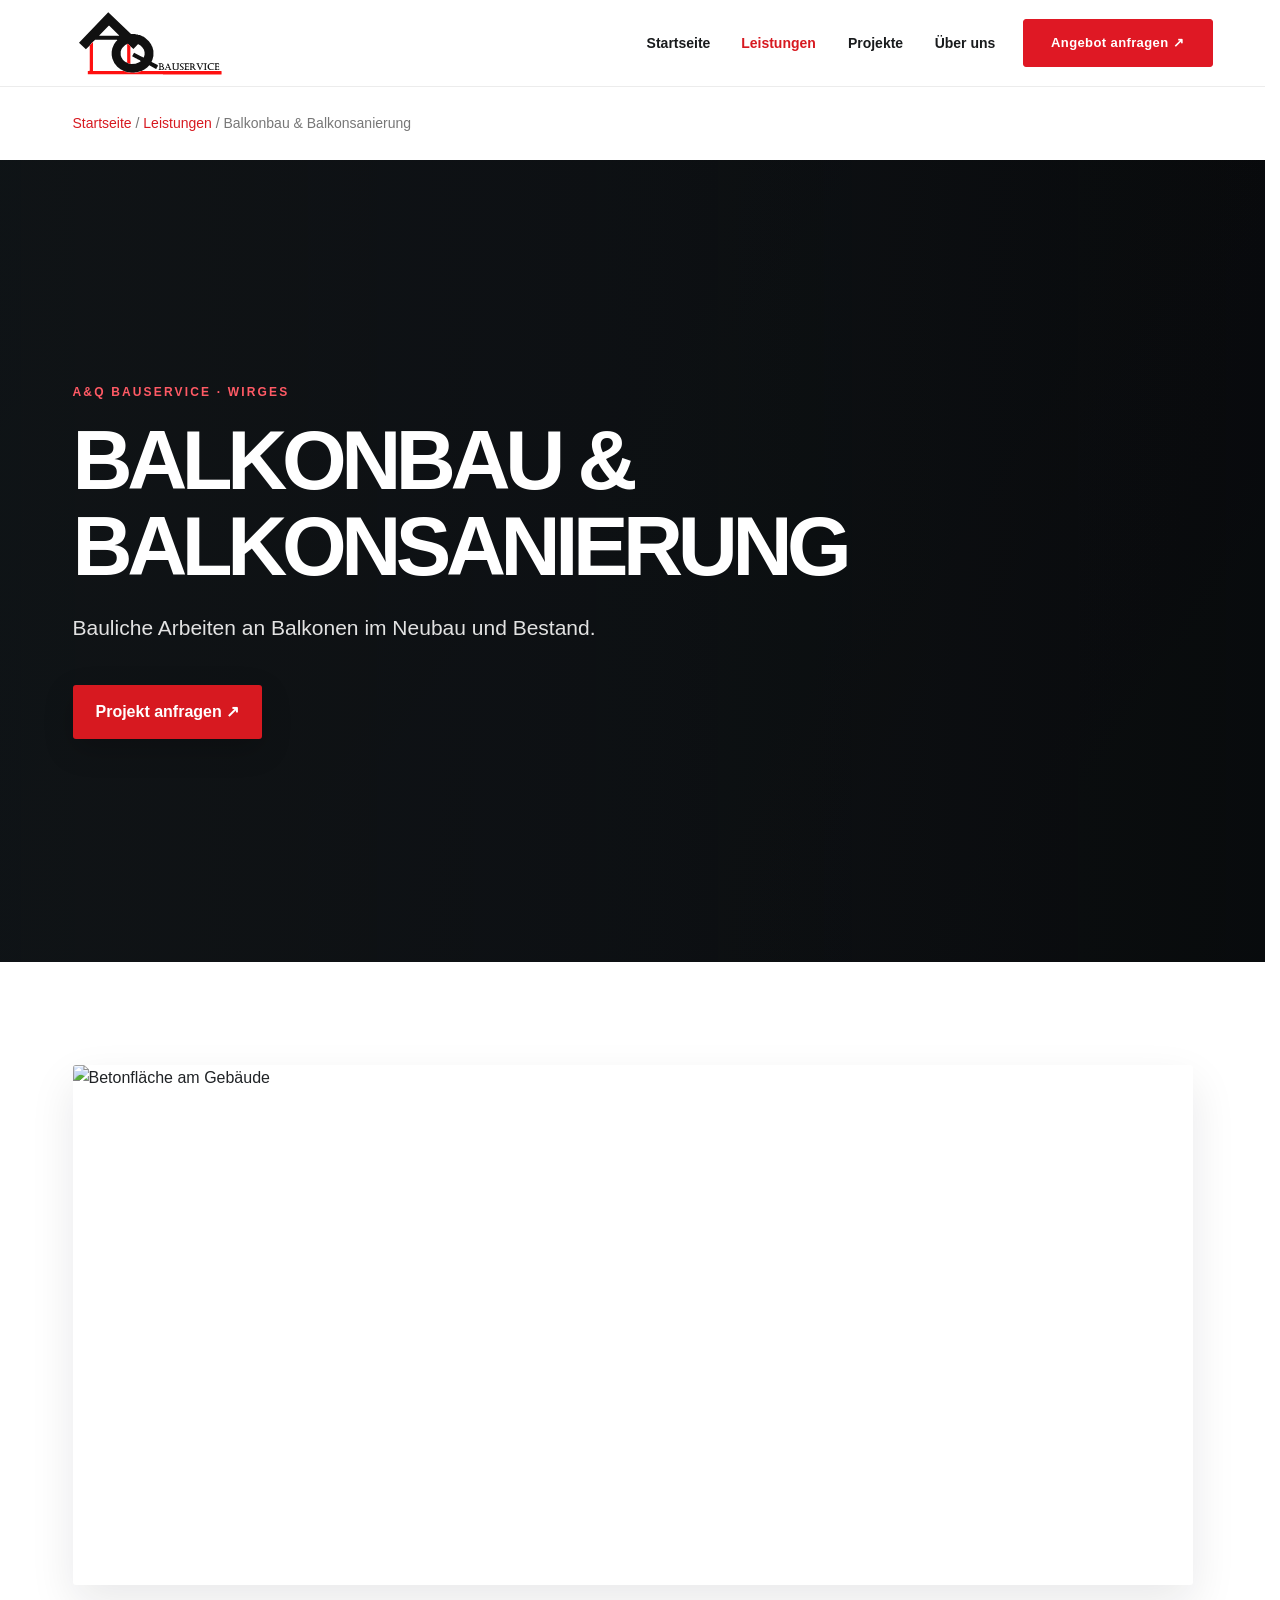
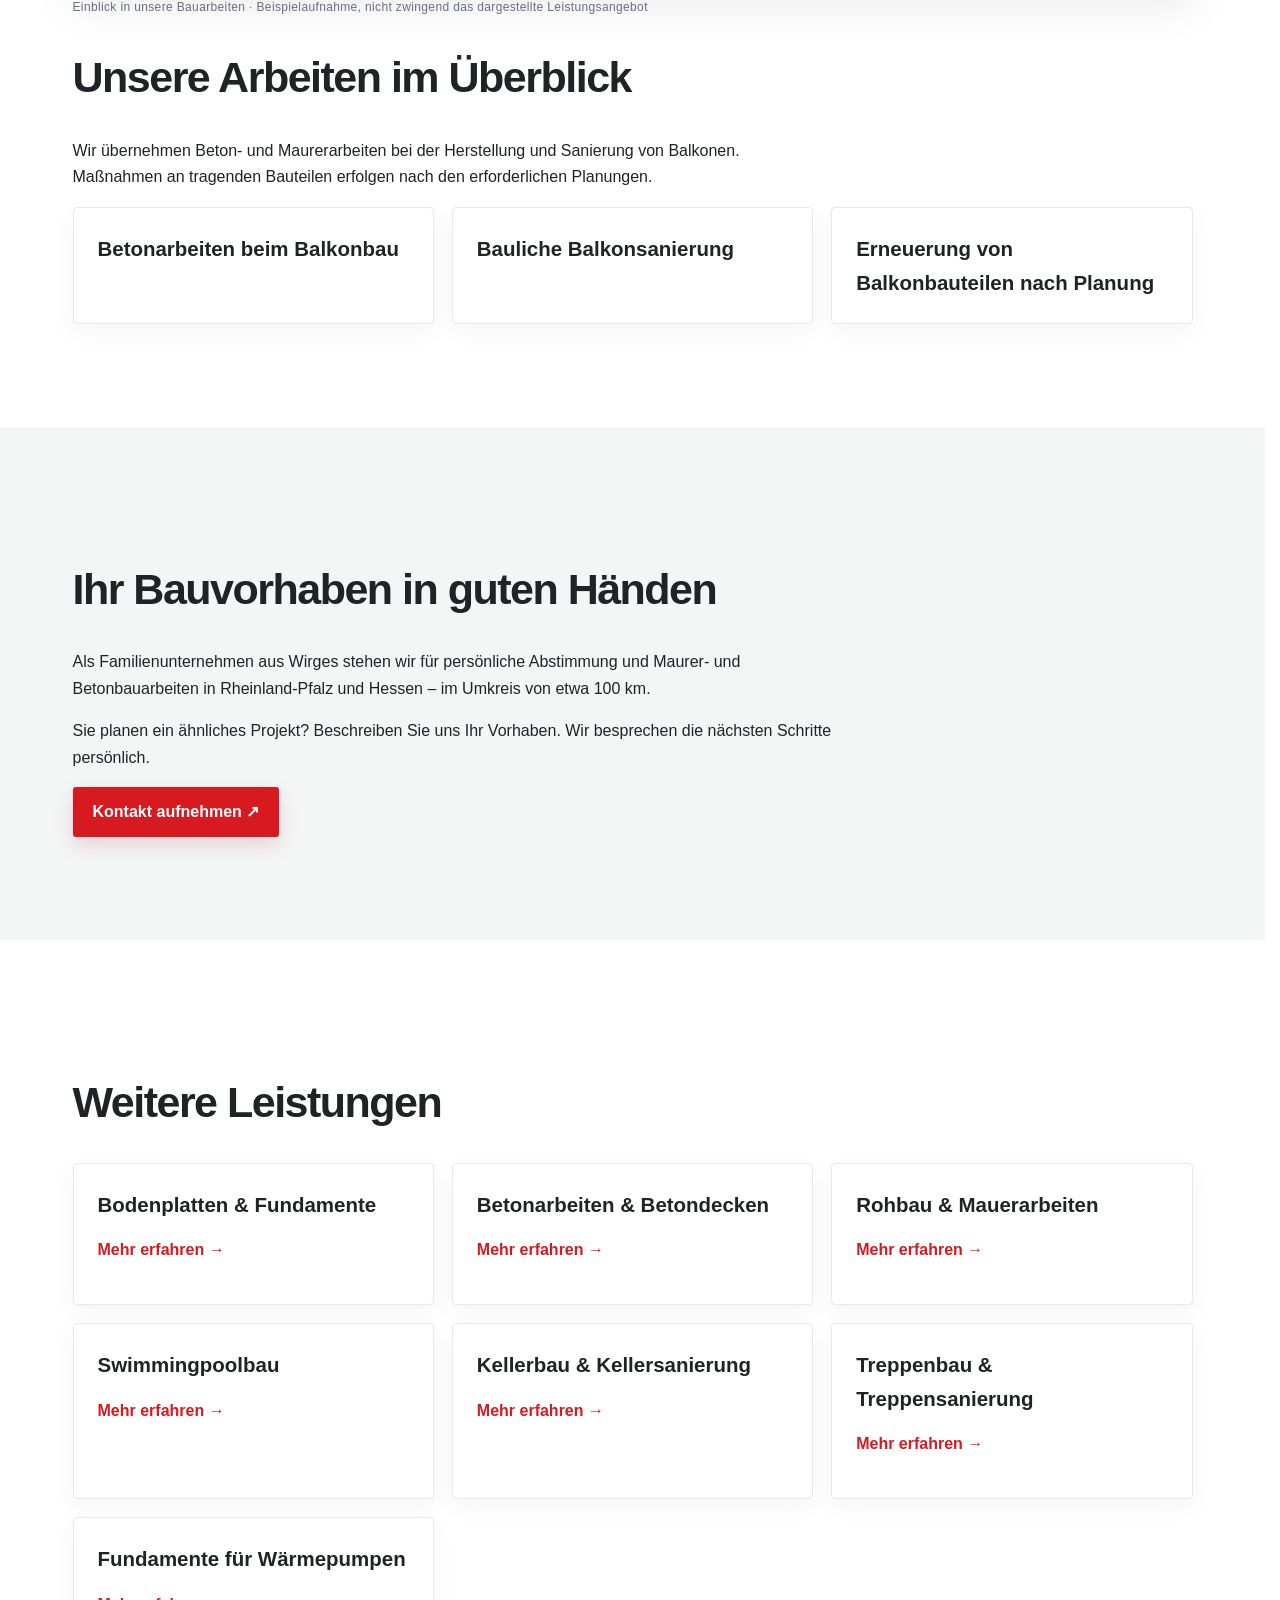
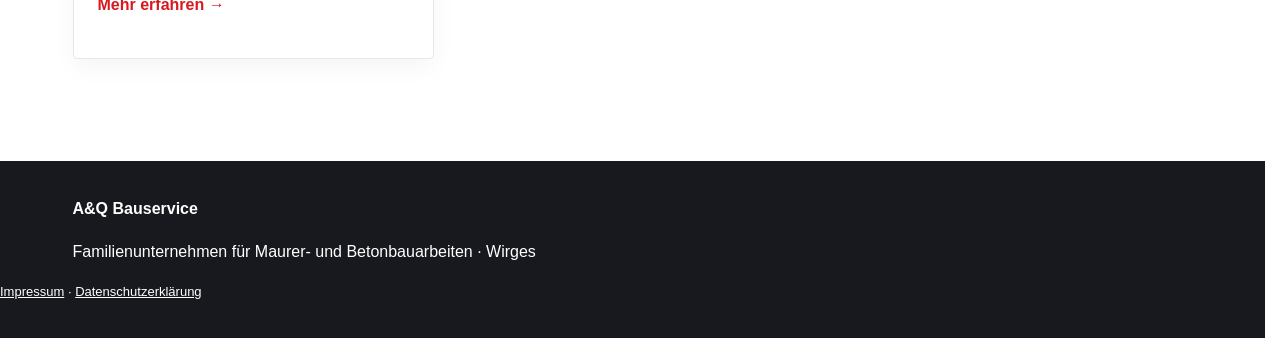
==== balkonbau-sanierung.html @ 2d994f27 "Improve mobile menu and narrow screen usability" ====
<!doctype html><html lang="de"><head><meta charset="utf-8"><meta name="viewport" content="width=device-width, initial-scale=1"><meta name="description" content="Balkonbau &amp; Balkonsanierung bei A&amp;Q Bauservice aus Wirges – Maurer- und Betonbau in Rheinland-Pfalz und Hessen."><title>Balkonbau &amp; Balkonsanierung | A&amp;Q Bauservice</title><style>:root{--red:#d71920;--dark:#191c1f}*{box-sizing:border-box}html{scroll-behavior:smooth}body{margin:0;font-family:Arial,Helvetica,sans-serif;color:#202326;line-height:1.65}a{text-decoration:none;color:inherit}.wrap{max-width:1120px;width:calc(100% - 40px);margin:auto}.top{background:white;position:sticky;top:0;z-index:10;border-bottom:1px solid #eee}.nav{display:flex;align-items:center;justify-content:space-between;gap:20px;min-height:82px}.logo{width:165px;max-height:68px;object-fit:contain}.navlinks{display:flex;gap:20px;align-items:center;flex-wrap:wrap;font-weight:700;font-size:14px}.navlinks a:hover{color:var(--red)}.cta{background:var(--red);color:#fff;padding:12px 20px;border-radius:4px;display:inline-block;font-weight:700}.hero{background:linear-gradient(125deg,#151719,#303338);color:white;padding:95px 0}.eyebrow{text-transform:uppercase;color:#ff6c73;letter-spacing:2px;font-weight:bold;font-size:12px}.hero h1{font-size:clamp(38px,5.5vw,70px);line-height:1.09;max-width:860px;margin:15px 0}.hero p{font-size:19px;color:#e2e2e2;max-width:740px}.section{padding:72px 0}.section.alt{background:#f6f6f4}h2{font-size:clamp(27px,3vw,39px);line-height:1.2}p{max-width:760px}.grid{display:grid;grid-template-columns:repeat(3,1fr);gap:18px}.tile{border:1px solid #e5e5e5;border-radius:6px;padding:24px;background:#fff}.tile strong{display:block;font-size:19px}.tile p{color:#5b6268}.tile a{color:var(--red);font-weight:bold}.foot{background:#17191b;color:white;padding:35px 0}.small{font-size:13px;color:#aaa}.crumb{font-size:14px;color:#777;margin:25px auto}.crumb a{color:var(--red)}@media(max-width:760px){.nav{align-items:flex-start;flex-direction:column;padding:14px 0}.navlinks{gap:13px}.hero{padding:65px 0}.grid{grid-template-columns:1fr}.section{padding:48px 0}}.aq-photo-hero{position:relative;overflow:hidden}.aq-photo-hero:before{content:"";position:absolute;inset:0;background:linear-gradient(90deg,#101417eb 0%,#101417bb 52%,#10141765 100%),url("https://unsplash.com/photos/_CCsW1NL3NE/download?force=true&w=1400") center 45%/cover no-repeat;z-index:0}.aq-photo-hero>.wrap{position:relative;z-index:1}.aq-photo-hero h1{max-width:820px}.aq-feature-photo{display:block;width:100%;max-height:460px;aspect-ratio:16/8;object-fit:cover;border-radius:5px;margin:0 auto 28px}.aq-photo-caption{font-size:12px;color:#69727a;margin:-15px 0 30px}.aq-rating-band{background:#1b2226;color:#fff;padding:48px 0}.aq-rating-band .wrap{display:flex;align-items:center;justify-content:space-between;gap:20px}.aq-rating-band strong{font-size:21px}.aq-rating-band p{margin:5px 0;color:#c7d1d4}.aq-rating-band a{background:#e02633;color:#fff;padding:13px 18px;border-radius:3px;font-weight:800;white-space:nowrap}.aq-tile-photo{display:block;width:calc(100% + 48px);height:165px;object-fit:cover;margin:-24px -24px 20px;border-radius:5px 5px 0 0;transition:transform .3s}.tile:hover .aq-tile-photo{filter:brightness(.92)}@media(max-width:760px){.aq-rating-band .wrap{display:block}.aq-rating-band a{display:inline-block;margin-top:15px}.aq-feature-photo{aspect-ratio:4/3}}
/* Mobile usability pass – October 2026 */
html{overflow-x:clip}body{max-width:100%;overflow-x:clip}img,video,svg{max-width:100%}img{height:auto}a,button,input,textarea,select{touch-action:manipulation}input,textarea,select{max-width:100%;min-width:0}a:focus-visible,button:focus-visible,input:focus-visible,textarea:focus-visible{outline:3px solid #e9283e;outline-offset:3px}
@media(max-width:760px){body{overflow-wrap:break-word}h1,h2,h3{text-wrap:balance}button,a.btn{min-height:44px}input,textarea,select{font-size:16px!important}section{scroll-margin-top:75px}}
@media(max-width:420px){h1,h2,h3{overflow-wrap:break-word}p{overflow-wrap:break-word}}
/* Refined service-page styling */
.hero.aq-photo-hero{position:relative;isolation:isolate;overflow:hidden;min-height:clamp(330px,42vw,520px);display:flex;align-items:center;background-color:#17191e;background-blend-mode:multiply}.hero.aq-photo-hero:after{content:"";position:absolute;inset:0;pointer-events:none;z-index:-1;background:linear-gradient(110deg,rgba(10,12,17,.50),transparent 85%)}.hero.aq-photo-hero .wrap{position:relative;z-index:1}.hero.aq-photo-hero .eyebrow{text-transform:uppercase;letter-spacing:.19em;font-weight:800;color:#ff5a65}.hero.aq-photo-hero h1{font-size:clamp(39px,6vw,75px);line-height:1.04;font-weight:900;text-transform:uppercase;max-width:920px;text-wrap:balance}.hero.aq-photo-hero p{font-size:clamp(16px,1.8vw,20px);max-width:680px}.section{padding:clamp(55px,7vw,95px) 0}.section.alt{background:#f5f5f3}.section h2{font-size:clamp(27px,3.4vw,43px);line-height:1.14;letter-spacing:-.035em}.tile{position:relative;border:1px solid #e8e8e8;border-radius:5px;overflow:hidden;background:#fff;box-shadow:0 8px 25px rgba(20,24,30,.045);transition:transform .25s ease,box-shadow .25s ease,border-color .25s ease}.tile:hover{transform:translateY(-5px);box-shadow:0 20px 38px rgba(20,24,30,.12);border-color:#e6b3b7}.tile strong{font-size:clamp(17px,1.6vw,21px)}.aq-tile-photo,.aq-feature-photo{border-radius:4px}.aq-tile-photo{transition:transform .4s ease}.tile:hover .aq-tile-photo{transform:scale(1.025)}.cta{display:inline-flex;align-items:center;min-height:48px;border-radius:3px;box-shadow:0 8px 20px rgba(170,15,30,.15)}.foot{background:#17191e;color:white}.foot a{color:white!important} .navlinks a{transition:color .2s ease}.navlinks a:hover{color:#d71920}.aq-photo-caption{font-size:13px;color:#74787d}.aq-feature-photo{box-shadow:0 20px 48px rgba(20,24,30,.13)}
@media(max-width:760px){.hero.aq-photo-hero{min-height:340px;padding:70px 0}.hero.aq-photo-hero h1{font-size:clamp(34px,9vw,52px)}.section{padding:55px 0}.grid{gap:16px}.tile:hover{transform:none}}
@media(prefers-reduced-motion:reduce){.tile,.aq-tile-photo{transition:none}}
/* Universal site navigation: same layout on every page */
.top{position:sticky!important;top:0!important;z-index:100!important;background:#fff!important;border-bottom:1px solid #ececec!important}.top .nav{width:min(1160px,calc(100% - 44px))!important;max-width:none!important;margin:0 auto!important;min-height:86px!important;height:86px!important;padding:0!important;display:flex!important;flex-direction:row!important;align-items:center!important;justify-content:space-between!important;gap:20px!important}.top .logo{width:196px!important;min-width:196px!important;max-width:196px!important;height:69px!important;max-height:69px!important;display:flex!important;align-items:center!important;justify-content:center!important;padding:3px!important;background:#fff!important;border-radius:3px!important;flex-shrink:0!important}.top .logo img{display:block!important;width:190px!important;max-width:190px!important;height:63px!important;max-height:63px!important;object-fit:contain!important}.top .links{display:flex!important;flex-direction:row!important;align-items:center!important;gap:clamp(12px,2vw,27px)!important;font-size:14px!important;font-weight:700!important}.top .links>a:not(.btn){color:#191b1d!important}.top .links>a:not(.btn):hover,.top .links>a[aria-current="page"]:not(.btn){color:#d71920!important}.top .links .btn{background:#df1824!important;border:1px solid #df1824!important;color:#fff!important;padding:13px 19px!important;white-space:nowrap!important;border-radius:3px!important;font-size:13px!important;font-weight:800!important;display:inline-flex!important;align-items:center!important;justify-content:center!important;text-decoration:none!important}.top .menu{display:none!important;border:0!important;background:transparent!important;font-size:27px!important;color:#191b1d!important;cursor:pointer!important}
@media(max-width:850px){.top .nav{height:76px!important;min-height:76px!important}.top .logo{width:172px!important;min-width:172px!important;max-width:172px!important;height:62px!important;max-height:62px!important}.top .logo img{width:166px!important;max-width:166px!important;height:56px!important;max-height:56px!important}.top .menu{display:block!important;margin-left:auto!important}.top .links{display:none!important;position:absolute!important;top:76px!important;left:0!important;right:0!important;background:#fff!important;flex-direction:column!important;align-items:stretch!important;gap:0!important;padding:14px 22px 22px!important;box-shadow:0 16px 26px #0002!important}.top .links.open{display:flex!important}.top .links>a{display:block!important;padding:12px 4px!important}.top .links .btn{margin-top:8px!important;text-align:center!important}}
/* Scroll progress bar – consistent with homepage */
#aq-scroll-progress{position:fixed;top:0;left:0;height:3px;width:0;background:#df1824;z-index:1000;pointer-events:none;transition:width .08s linear}.top{transition:box-shadow .3s ease,background .3s ease}.top.aq-scrolled{box-shadow:0 10px 30px #00000012}
/* Pixel-consistent navigation across every page */
html{scrollbar-gutter:stable}.top,.top *{box-sizing:border-box!important}.top{font-family:Arial,Helvetica,sans-serif!important;font-size:14px!important;line-height:1.35!important;letter-spacing:normal!important}.top .nav{font-family:Arial,Helvetica,sans-serif!important;line-height:1.35!important}.top .links{font-family:Arial,Helvetica,sans-serif!important;font-size:14px!important;line-height:20px!important;letter-spacing:0!important}.top .links>a:not(.btn){display:inline-flex!important;align-items:center!important;justify-content:center!important;font-family:Arial,Helvetica,sans-serif!important;font-size:14px!important;font-weight:700!important;line-height:20px!important;letter-spacing:0!important;padding:0!important;margin:0!important;white-space:nowrap!important}.top .links .btn{font-family:Arial,Helvetica,sans-serif!important;font-size:13px!important;font-weight:800!important;line-height:20px!important;letter-spacing:.03em!important;min-height:48px!important;margin:0!important;box-shadow:none!important;transform:none!important}.top .links .btn:hover{transform:none!important}.top .logo,.top .logo img{transform:none!important;transition:none!important}.top .links>a[aria-current="page"]:not(.btn){font-weight:700!important}
@media(max-width:850px){.top .links>a:not(.btn){display:flex!important;justify-content:flex-start!important;padding:12px 4px!important}.top .links .btn{margin-top:8px!important}}
/* Final navbar stability: identical measured geometry on all pages */
.top{height:87px!important;min-height:87px!important;max-height:87px!important;box-shadow:none!important;transition:none!important}.top.aq-scrolled{box-shadow:none!important}.top .nav{width:calc(100% - 44px)!important;max-width:1160px!important;height:86px!important;min-height:86px!important;max-height:86px!important;flex-wrap:nowrap!important}.top .links{gap:24px!important;flex-wrap:nowrap!important;flex-shrink:0!important}.top .links>a:not(.btn){flex-shrink:0!important}.top .links>a[href="index.html"]:not(.btn){width:70px!important}.top .links>a[href="leistungen.html"]:not(.btn){width:82px!important}.top .links>a[href="projekte.html"]:not(.btn){width:64px!important}.top .links>a[href="ueber-uns.html"]:not(.btn){width:67px!important}.top .links .btn{width:190px!important;min-width:190px!important;max-width:190px!important;min-height:48px!important;height:48px!important;flex-shrink:0!important;padding:0 10px!important}.top .logo{width:196px!important;min-width:196px!important;max-width:196px!important;height:69px!important;min-height:69px!important;max-height:69px!important}.top .logo img{width:190px!important;height:63px!important;max-width:190px!important;max-height:63px!important}
@media(max-width:950px){.top .links{gap:13px!important}.top .links .btn{width:175px!important;min-width:175px!important;max-width:175px!important}}
@media(max-width:850px){.top{height:77px!important;min-height:77px!important;max-height:77px!important}.top .nav{height:76px!important;min-height:76px!important;max-height:76px!important}.top .logo{width:172px!important;min-width:172px!important;max-width:172px!important;height:62px!important;min-height:62px!important;max-height:62px!important}.top .logo img{width:166px!important;max-width:166px!important;height:56px!important;max-height:56px!important}.top .links{flex-wrap:nowrap!important;gap:0!important}.top .links>a:not(.btn){width:auto!important}.top .links .btn{width:100%!important;min-width:0!important;max-width:none!important}}

.top .logo img{filter:none!important}

/* Premium service design 2026 */
.aq-photo-hero{min-height:clamp(430px,53vw,620px)!important;display:flex!important;align-items:center!important;isolation:isolate!important;overflow:hidden!important}.aq-photo-hero>.wrap{padding-top:clamp(72px,10vw,130px)!important;padding-bottom:clamp(72px,10vw,130px)!important}.aq-photo-hero h1{font-size:clamp(42px,6.5vw,86px)!important;line-height:1.03!important;letter-spacing:-.065em!important;max-width:970px!important;text-wrap:balance}.aq-photo-hero p{max-width:650px!important;font-size:clamp(17px,1.7vw,21px)!important;line-height:1.7!important}.aq-photo-hero .eyebrow{letter-spacing:.18em!important}.aq-photo-hero .cta{display:inline-flex!important;align-items:center!important;min-height:52px!important;padding:14px 23px!important;margin-top:18px!important;box-shadow:0 10px 30px #0003!important}.section{padding-top:clamp(65px,8vw,115px)!important;padding-bottom:clamp(65px,8vw,115px)!important}.section.alt{background:#f4f5f5!important}.aq-feature-photo{width:100%!important;max-height:520px!important;object-fit:cover!important;object-position:center!important;border-radius:3px!important;box-shadow:0 18px 45px #10161c18!important}.aq-tile-photo{width:100%!important;object-fit:cover!important;transition:transform .55s ease!important}.tile{overflow:hidden!important;border-radius:4px!important;transition:transform .3s ease,box-shadow .3s ease!important}.tile:hover{transform:translateY(-5px)!important;box-shadow:0 18px 38px #11192322!important}.tile:hover .aq-tile-photo{transform:scale(1.045)!important}.aq-photo-caption{font-size:12px!important;letter-spacing:.03em!important;color:#687079!important}.aq-stock-notice{display:block;font-size:12px;letter-spacing:.025em;color:#697079;margin-top:9px}.aq-service-design-divider{height:4px;width:76px;background:#df1824;margin:26px 0}@media(max-width:760px){.aq-photo-hero{min-height:430px!important}.aq-photo-hero h1{font-size:clamp(39px,10vw,59px)!important}.section{padding-top:55px!important;padding-bottom:55px!important}}@media(prefers-reduced-motion:reduce){.tile,.aq-tile-photo{transition:none!important}}
/* Shared mobile usability refinements (does not alter desktop header) */
@media(max-width:850px){.top .menu{min-width:44px!important;min-height:44px!important;display:flex!important;align-items:center!important;justify-content:center!important;touch-action:manipulation}.top .links{max-height:calc(100dvh - 76px)!important;overflow-y:auto!important;overscroll-behavior:contain!important}.top .links>a:not(.btn){min-height:44px!important;display:flex!important;align-items:center!important}.top .links .btn{min-height:48px!important}.top .logo{flex-shrink:0!important}}
@media(max-width:600px){main img:not(.aq-hero-video){max-width:100%}main .wrap,main .container{min-width:0}main h1,main h2,main h3{overflow-wrap:break-word}main .btn,main .cta{max-width:100%;white-space:normal;overflow-wrap:anywhere}main input,main textarea,main select{max-width:100%}}
</style></head><body><header class="top"><nav class="container nav" aria-label="Hauptnavigation"><a class="logo" href="index.html" aria-label="A&Q Bauservice Startseite"><img src="aq-logo-transparent.svg?v=2" width="190" height="63" alt="A&Q Bauservice Logo"></a><button class="menu" id="menu" type="button" aria-controls="links" aria-label="Menü öffnen" aria-expanded="false">☰</button><div class="links" id="links"><a href="index.html">Startseite</a><a href="leistungen.html" aria-current="page" >Leistungen</a><a href="projekte.html">Projekte</a><a href="ueber-uns.html">Über uns</a><a href="kontakt.html" class="btn">Angebot anfragen ↗</a></div></nav></header><div class="wrap crumb"><a href="index.html">Startseite</a> / <a href="leistungen.html">Leistungen</a> / Balkonbau &amp; Balkonsanierung</div><main><section class="hero aq-photo-hero"><div class="wrap"><div class="eyebrow">A&Q Bauservice · Wirges</div><h1>Balkonbau &amp; Balkonsanierung</h1><p>Bauliche Arbeiten an Balkonen im Neubau und Bestand.</p><a class="cta" href="kontakt.html">Projekt anfragen ↗</a></div></section><section class="section"><div class="wrap"><img class="aq-feature-photo" loading="lazy" src="https://unsplash.com/photos/_CCsW1NL3NE/download?force=true&w=1400" alt="Betonfläche am Gebäude"><p class="aq-photo-caption">Einblick in unsere Bauarbeiten · Beispielaufnahme, nicht zwingend das dargestellte Leistungsangebot</p><h2>Unsere Arbeiten im Überblick</h2><p>Wir übernehmen Beton- und Maurerarbeiten bei der Herstellung und Sanierung von Balkonen. Maßnahmen an tragenden Bauteilen erfolgen nach den erforderlichen Planungen.</p><div class="grid"><div class="tile"><strong>Betonarbeiten beim Balkonbau</strong></div><div class="tile"><strong>Bauliche Balkonsanierung</strong></div><div class="tile"><strong>Erneuerung von Balkonbauteilen nach Planung</strong></div></div></div></section><section class="section alt"><div class="wrap"><h2>Ihr Bauvorhaben in guten Händen</h2><p>Als Familienunternehmen aus Wirges stehen wir für persönliche Abstimmung und Maurer- und Betonbauarbeiten in Rheinland-Pfalz und Hessen – im Umkreis von etwa 100 km.</p><p>Sie planen ein ähnliches Projekt? Beschreiben Sie uns Ihr Vorhaben. Wir besprechen die nächsten Schritte persönlich.</p><a class="cta" href="kontakt.html">Kontakt aufnehmen ↗</a></div></section><section class="section"><div class="wrap"><h2>Weitere Leistungen</h2><div class="grid"><div class="tile"><strong>Bodenplatten &amp; Fundamente</strong><p><a href="bodenplatten-fundamente.html">Mehr erfahren →</a></p></div><div class="tile"><strong>Betonarbeiten &amp; Betondecken</strong><p><a href="betonarbeiten-betondecken.html">Mehr erfahren →</a></p></div><div class="tile"><strong>Rohbau &amp; Mauerarbeiten</strong><p><a href="rohbau-mauerarbeiten.html">Mehr erfahren →</a></p></div><div class="tile"><strong>Swimmingpoolbau</strong><p><a href="swimmingpoolbau.html">Mehr erfahren →</a></p></div><div class="tile"><strong>Kellerbau &amp; Kellersanierung</strong><p><a href="kellerbau-kellersanierung.html">Mehr erfahren →</a></p></div><div class="tile"><strong>Treppenbau &amp; Treppensanierung</strong><p><a href="treppenbau-sanierung.html">Mehr erfahren →</a></p></div><div class="tile"><strong>Fundamente für Wärmepumpen</strong><p><a href="waermepumpenfundamente.html">Mehr erfahren →</a></p></div></div></div></section></main><footer class="foot"><div class="wrap"><b>A&Q Bauservice</b><p>Familienunternehmen für Maurer- und Betonbauarbeiten · Wirges</p></div><div style="margin-top:14px;font-size:13px"><a href="impressum.html" style="color:inherit;text-decoration:underline">Impressum</a> · <a href="datenschutz.html" style="color:inherit;text-decoration:underline">Datenschutzerklärung</a></div></footer><script>/* Shared mobile menu for all A&Q pages */(()=>{const menu=document.getElementById('menu'),links=document.getElementById('links');if(!menu||!links||menu.dataset.aqBound)return;menu.dataset.aqBound='1';menu.addEventListener('click',()=>{const open=links.classList.toggle('open');menu.setAttribute('aria-expanded',String(open));menu.textContent=open?'✕':'☰'});links.querySelectorAll('a').forEach(a=>a.addEventListener('click',()=>{links.classList.remove('open');menu.setAttribute('aria-expanded','false');menu.textContent='☰'}))})();</script><script>/* A&Q universal scroll progress */(()=>{if(document.getElementById('aq-scroll-progress'))return;const bar=document.createElement('div');bar.id='aq-scroll-progress';bar.setAttribute('aria-hidden','true');document.body.appendChild(bar);const header=document.querySelector('.top');let scheduled=false;function update(){const max=Math.max(0,document.documentElement.scrollHeight-window.innerHeight);const pct=max>0?Math.max(0,Math.min(100,window.scrollY/max*100)):100;bar.style.width=pct+'%';header?.classList.toggle('aq-scrolled',window.scrollY>16);scheduled=false}function queue(){if(!scheduled){scheduled=true;requestAnimationFrame(update)}}window.addEventListener('scroll',queue,{passive:true});window.addEventListener('resize',queue,{passive:true});window.addEventListener('load',queue,{once:true});update()})();</script></body></html>
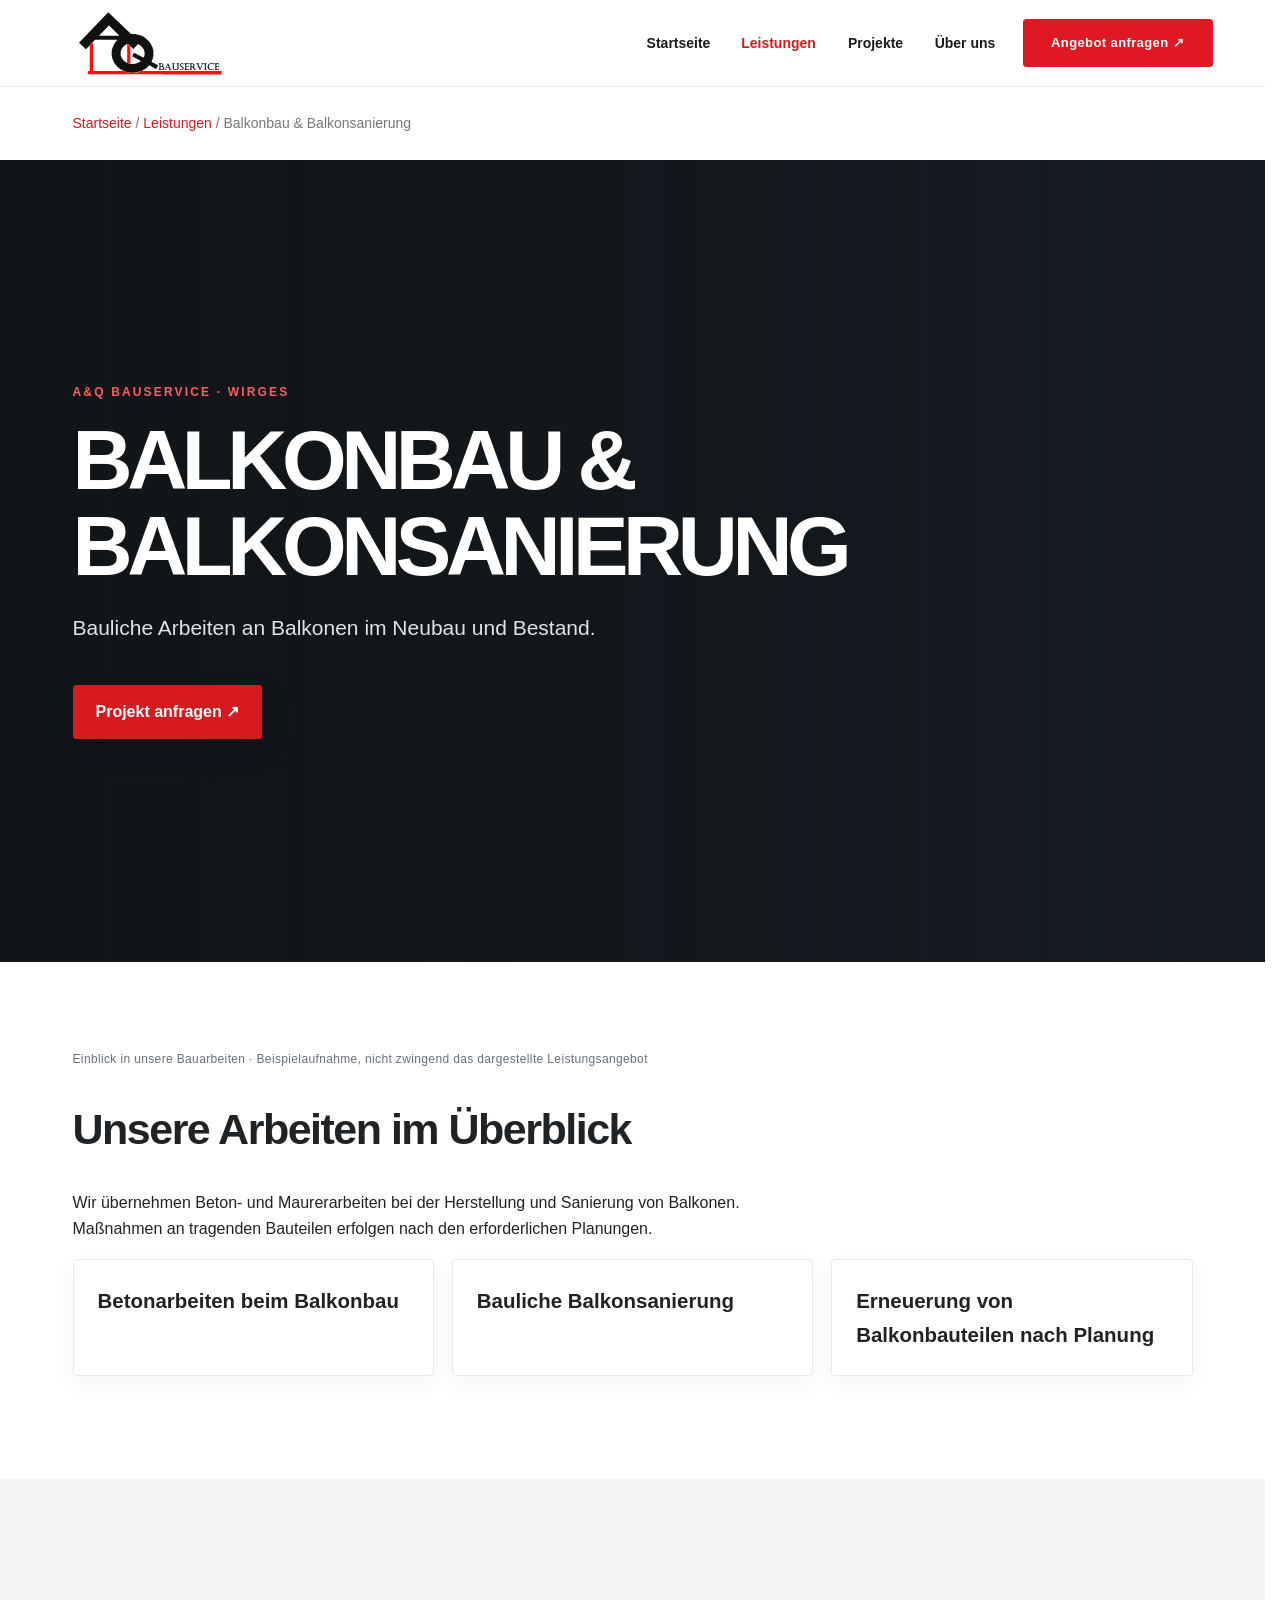
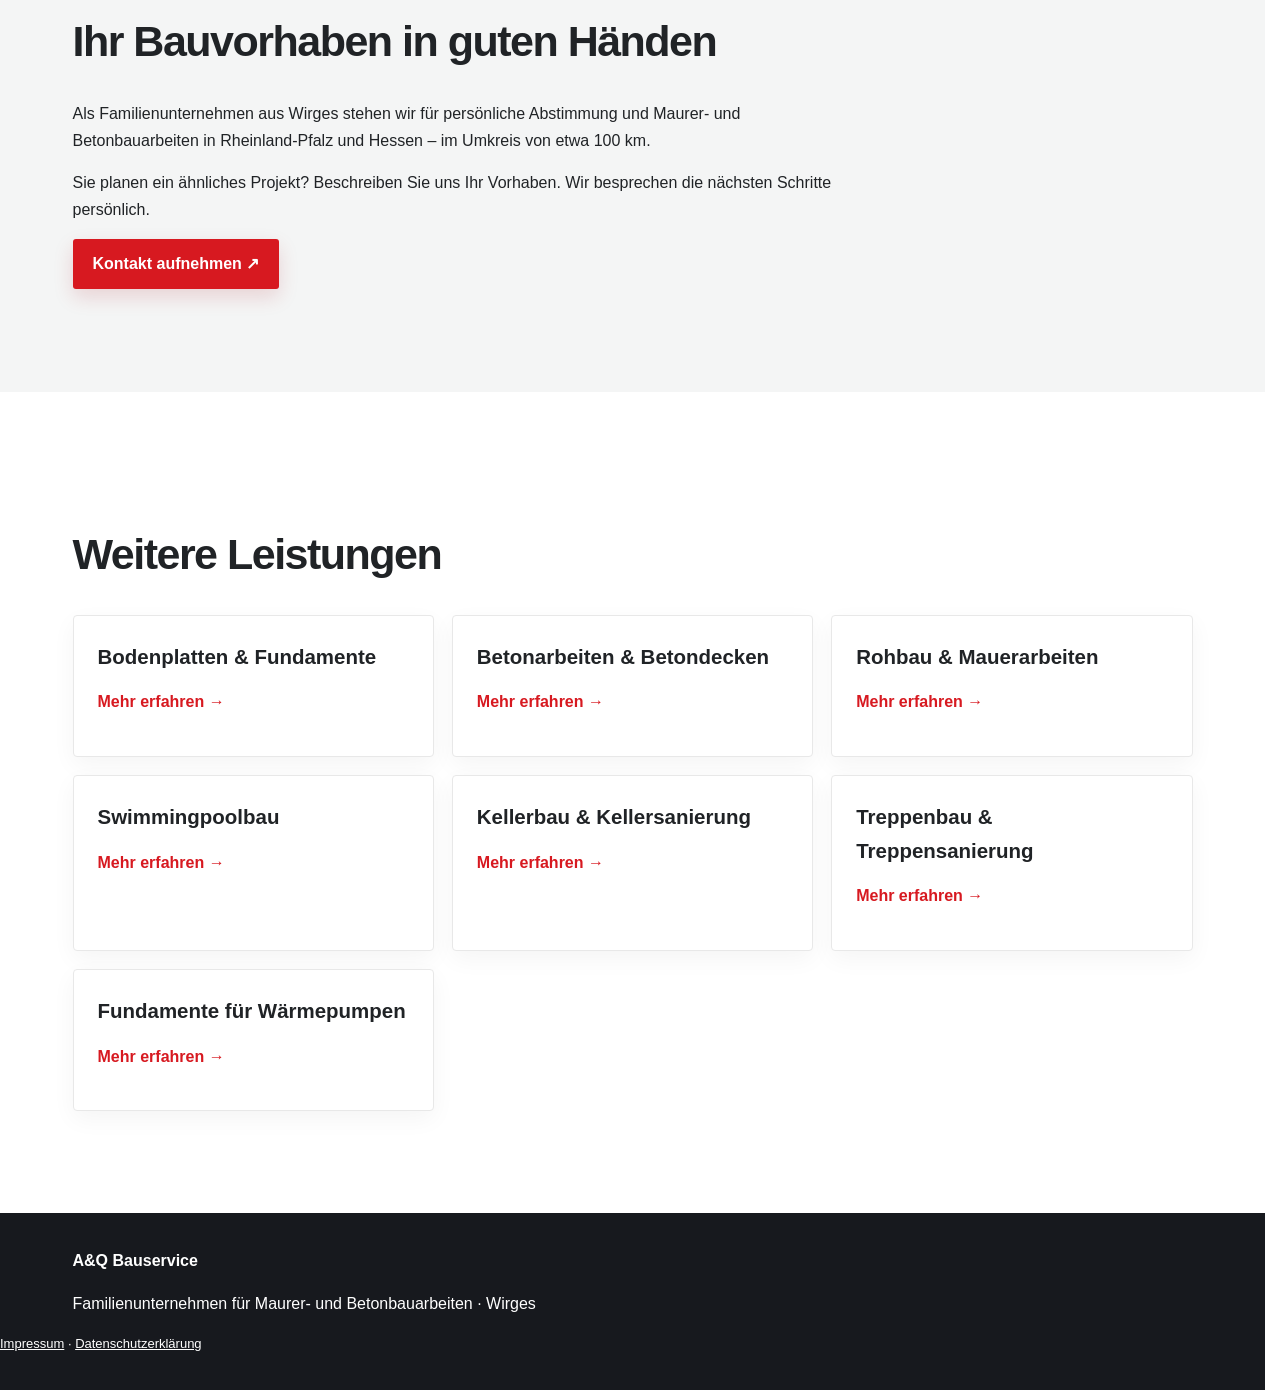
==== commit 800b68a9: "Add graceful fallback for external service photos and refine stair photo" ====
--- a/balkonbau-sanierung.html
+++ b/balkonbau-sanierung.html
@@ -27,4 +27,7 @@
 /* Shared mobile usability refinements (does not alter desktop header) */
 @media(max-width:850px){.top .menu{min-width:44px!important;min-height:44px!important;display:flex!important;align-items:center!important;justify-content:center!important;touch-action:manipulation}.top .links{max-height:calc(100dvh - 76px)!important;overflow-y:auto!important;overscroll-behavior:contain!important}.top .links>a:not(.btn){min-height:44px!important;display:flex!important;align-items:center!important}.top .links .btn{min-height:48px!important}.top .logo{flex-shrink:0!important}}
 @media(max-width:600px){main img:not(.aq-hero-video){max-width:100%}main .wrap,main .container{min-width:0}main h1,main h2,main h3{overflow-wrap:break-word}main .btn,main .cta{max-width:100%;white-space:normal;overflow-wrap:anywhere}main input,main textarea,main select{max-width:100%}}
-</style></head><body><header class="top"><nav class="container nav" aria-label="Hauptnavigation"><a class="logo" href="index.html" aria-label="A&Q Bauservice Startseite"><img src="aq-logo-transparent.svg?v=2" width="190" height="63" alt="A&Q Bauservice Logo"></a><button class="menu" id="menu" type="button" aria-controls="links" aria-label="Menü öffnen" aria-expanded="false">☰</button><div class="links" id="links"><a href="index.html">Startseite</a><a href="leistungen.html" aria-current="page" >Leistungen</a><a href="projekte.html">Projekte</a><a href="ueber-uns.html">Über uns</a><a href="kontakt.html" class="btn">Angebot anfragen ↗</a></div></nav></header><div class="wrap crumb"><a href="index.html">Startseite</a> / <a href="leistungen.html">Leistungen</a> / Balkonbau &amp; Balkonsanierung</div><main><section class="hero aq-photo-hero"><div class="wrap"><div class="eyebrow">A&Q Bauservice · Wirges</div><h1>Balkonbau &amp; Balkonsanierung</h1><p>Bauliche Arbeiten an Balkonen im Neubau und Bestand.</p><a class="cta" href="kontakt.html">Projekt anfragen ↗</a></div></section><section class="section"><div class="wrap"><img class="aq-feature-photo" loading="lazy" src="https://unsplash.com/photos/_CCsW1NL3NE/download?force=true&w=1400" alt="Betonfläche am Gebäude"><p class="aq-photo-caption">Einblick in unsere Bauarbeiten · Beispielaufnahme, nicht zwingend das dargestellte Leistungsangebot</p><h2>Unsere Arbeiten im Überblick</h2><p>Wir übernehmen Beton- und Maurerarbeiten bei der Herstellung und Sanierung von Balkonen. Maßnahmen an tragenden Bauteilen erfolgen nach den erforderlichen Planungen.</p><div class="grid"><div class="tile"><strong>Betonarbeiten beim Balkonbau</strong></div><div class="tile"><strong>Bauliche Balkonsanierung</strong></div><div class="tile"><strong>Erneuerung von Balkonbauteilen nach Planung</strong></div></div></div></section><section class="section alt"><div class="wrap"><h2>Ihr Bauvorhaben in guten Händen</h2><p>Als Familienunternehmen aus Wirges stehen wir für persönliche Abstimmung und Maurer- und Betonbauarbeiten in Rheinland-Pfalz und Hessen – im Umkreis von etwa 100 km.</p><p>Sie planen ein ähnliches Projekt? Beschreiben Sie uns Ihr Vorhaben. Wir besprechen die nächsten Schritte persönlich.</p><a class="cta" href="kontakt.html">Kontakt aufnehmen ↗</a></div></section><section class="section"><div class="wrap"><h2>Weitere Leistungen</h2><div class="grid"><div class="tile"><strong>Bodenplatten &amp; Fundamente</strong><p><a href="bodenplatten-fundamente.html">Mehr erfahren →</a></p></div><div class="tile"><strong>Betonarbeiten &amp; Betondecken</strong><p><a href="betonarbeiten-betondecken.html">Mehr erfahren →</a></p></div><div class="tile"><strong>Rohbau &amp; Mauerarbeiten</strong><p><a href="rohbau-mauerarbeiten.html">Mehr erfahren →</a></p></div><div class="tile"><strong>Swimmingpoolbau</strong><p><a href="swimmingpoolbau.html">Mehr erfahren →</a></p></div><div class="tile"><strong>Kellerbau &amp; Kellersanierung</strong><p><a href="kellerbau-kellersanierung.html">Mehr erfahren →</a></p></div><div class="tile"><strong>Treppenbau &amp; Treppensanierung</strong><p><a href="treppenbau-sanierung.html">Mehr erfahren →</a></p></div><div class="tile"><strong>Fundamente für Wärmepumpen</strong><p><a href="waermepumpenfundamente.html">Mehr erfahren →</a></p></div></div></div></section></main><footer class="foot"><div class="wrap"><b>A&Q Bauservice</b><p>Familienunternehmen für Maurer- und Betonbauarbeiten · Wirges</p></div><div style="margin-top:14px;font-size:13px"><a href="impressum.html" style="color:inherit;text-decoration:underline">Impressum</a> · <a href="datenschutz.html" style="color:inherit;text-decoration:underline">Datenschutzerklärung</a></div></footer><script>/* Shared mobile menu for all A&Q pages */(()=>{const menu=document.getElementById('menu'),links=document.getElementById('links');if(!menu||!links||menu.dataset.aqBound)return;menu.dataset.aqBound='1';menu.addEventListener('click',()=>{const open=links.classList.toggle('open');menu.setAttribute('aria-expanded',String(open));menu.textContent=open?'✕':'☰'});links.querySelectorAll('a').forEach(a=>a.addEventListener('click',()=>{links.classList.remove('open');menu.setAttribute('aria-expanded','false');menu.textContent='☰'}))})();</script><script>/* A&Q universal scroll progress */(()=>{if(document.getElementById('aq-scroll-progress'))return;const bar=document.createElement('div');bar.id='aq-scroll-progress';bar.setAttribute('aria-hidden','true');document.body.appendChild(bar);const header=document.querySelector('.top');let scheduled=false;function update(){const max=Math.max(0,document.documentElement.scrollHeight-window.innerHeight);const pct=max>0?Math.max(0,Math.min(100,window.scrollY/max*100)):100;bar.style.width=pct+'%';header?.classList.toggle('aq-scrolled',window.scrollY>16);scheduled=false}function queue(){if(!scheduled){scheduled=true;requestAnimationFrame(update)}}window.addEventListener('scroll',queue,{passive:true});window.addEventListener('resize',queue,{passive:true});window.addEventListener('load',queue,{once:true});update()})();</script></body></html>+
+/* Resilient service images: branded placeholder if remote photography fails */
+.aq-tile-photo,.aq-feature-photo,.aq-service-photo img{background:linear-gradient(135deg,#202a30 0%,#3b4449 60%,#b82732 100%);color:transparent}.aq-photo-hero{background-color:#182128!important}.aq-photo-hero:before{background-color:#182128!important}.aq-tile-photo[hidden],.aq-feature-photo[hidden],.aq-service-photo img[hidden]{display:none!important}.tile:has(>.aq-tile-photo[hidden]):before{content:"A&Q  /  BAUSERVICE";display:flex;align-items:center;justify-content:center;height:165px;margin:-24px -24px 20px;background:linear-gradient(135deg,#1d252b,#424b50);color:#fff;font-weight:800;letter-spacing:.16em;font-size:13px}.aq-service-photo:has(img[hidden]){background:linear-gradient(135deg,#1d252b,#424b50)!important}
+</style></head><body><header class="top"><nav class="container nav" aria-label="Hauptnavigation"><a class="logo" href="index.html" aria-label="A&Q Bauservice Startseite"><img src="aq-logo-transparent.svg?v=2" width="190" height="63" alt="A&Q Bauservice Logo"></a><button class="menu" id="menu" type="button" aria-controls="links" aria-label="Menü öffnen" aria-expanded="false">☰</button><div class="links" id="links"><a href="index.html">Startseite</a><a href="leistungen.html" aria-current="page" >Leistungen</a><a href="projekte.html">Projekte</a><a href="ueber-uns.html">Über uns</a><a href="kontakt.html" class="btn">Angebot anfragen ↗</a></div></nav></header><div class="wrap crumb"><a href="index.html">Startseite</a> / <a href="leistungen.html">Leistungen</a> / Balkonbau &amp; Balkonsanierung</div><main><section class="hero aq-photo-hero"><div class="wrap"><div class="eyebrow">A&Q Bauservice · Wirges</div><h1>Balkonbau &amp; Balkonsanierung</h1><p>Bauliche Arbeiten an Balkonen im Neubau und Bestand.</p><a class="cta" href="kontakt.html">Projekt anfragen ↗</a></div></section><section class="section"><div class="wrap"><img class="aq-feature-photo" loading="lazy" src="https://unsplash.com/photos/_CCsW1NL3NE/download?force=true&w=1400" alt="Betonfläche am Gebäude"><p class="aq-photo-caption">Einblick in unsere Bauarbeiten · Beispielaufnahme, nicht zwingend das dargestellte Leistungsangebot</p><h2>Unsere Arbeiten im Überblick</h2><p>Wir übernehmen Beton- und Maurerarbeiten bei der Herstellung und Sanierung von Balkonen. Maßnahmen an tragenden Bauteilen erfolgen nach den erforderlichen Planungen.</p><div class="grid"><div class="tile"><strong>Betonarbeiten beim Balkonbau</strong></div><div class="tile"><strong>Bauliche Balkonsanierung</strong></div><div class="tile"><strong>Erneuerung von Balkonbauteilen nach Planung</strong></div></div></div></section><section class="section alt"><div class="wrap"><h2>Ihr Bauvorhaben in guten Händen</h2><p>Als Familienunternehmen aus Wirges stehen wir für persönliche Abstimmung und Maurer- und Betonbauarbeiten in Rheinland-Pfalz und Hessen – im Umkreis von etwa 100 km.</p><p>Sie planen ein ähnliches Projekt? Beschreiben Sie uns Ihr Vorhaben. Wir besprechen die nächsten Schritte persönlich.</p><a class="cta" href="kontakt.html">Kontakt aufnehmen ↗</a></div></section><section class="section"><div class="wrap"><h2>Weitere Leistungen</h2><div class="grid"><div class="tile"><strong>Bodenplatten &amp; Fundamente</strong><p><a href="bodenplatten-fundamente.html">Mehr erfahren →</a></p></div><div class="tile"><strong>Betonarbeiten &amp; Betondecken</strong><p><a href="betonarbeiten-betondecken.html">Mehr erfahren →</a></p></div><div class="tile"><strong>Rohbau &amp; Mauerarbeiten</strong><p><a href="rohbau-mauerarbeiten.html">Mehr erfahren →</a></p></div><div class="tile"><strong>Swimmingpoolbau</strong><p><a href="swimmingpoolbau.html">Mehr erfahren →</a></p></div><div class="tile"><strong>Kellerbau &amp; Kellersanierung</strong><p><a href="kellerbau-kellersanierung.html">Mehr erfahren →</a></p></div><div class="tile"><strong>Treppenbau &amp; Treppensanierung</strong><p><a href="treppenbau-sanierung.html">Mehr erfahren →</a></p></div><div class="tile"><strong>Fundamente für Wärmepumpen</strong><p><a href="waermepumpenfundamente.html">Mehr erfahren →</a></p></div></div></div></section></main><footer class="foot"><div class="wrap"><b>A&Q Bauservice</b><p>Familienunternehmen für Maurer- und Betonbauarbeiten · Wirges</p></div><div style="margin-top:14px;font-size:13px"><a href="impressum.html" style="color:inherit;text-decoration:underline">Impressum</a> · <a href="datenschutz.html" style="color:inherit;text-decoration:underline">Datenschutzerklärung</a></div></footer><script>/* Shared mobile menu for all A&Q pages */(()=>{const menu=document.getElementById('menu'),links=document.getElementById('links');if(!menu||!links||menu.dataset.aqBound)return;menu.dataset.aqBound='1';menu.addEventListener('click',()=>{const open=links.classList.toggle('open');menu.setAttribute('aria-expanded',String(open));menu.textContent=open?'✕':'☰'});links.querySelectorAll('a').forEach(a=>a.addEventListener('click',()=>{links.classList.remove('open');menu.setAttribute('aria-expanded','false');menu.textContent='☰'}))})();</script><script>/* A&Q universal scroll progress */(()=>{if(document.getElementById('aq-scroll-progress'))return;const bar=document.createElement('div');bar.id='aq-scroll-progress';bar.setAttribute('aria-hidden','true');document.body.appendChild(bar);const header=document.querySelector('.top');let scheduled=false;function update(){const max=Math.max(0,document.documentElement.scrollHeight-window.innerHeight);const pct=max>0?Math.max(0,Math.min(100,window.scrollY/max*100)):100;bar.style.width=pct+'%';header?.classList.toggle('aq-scrolled',window.scrollY>16);scheduled=false}function queue(){if(!scheduled){scheduled=true;requestAnimationFrame(update)}}window.addEventListener('scroll',queue,{passive:true});window.addEventListener('resize',queue,{passive:true});window.addEventListener('load',queue,{once:true});update()})();</script><script>/* Hide failed remote illustration without affecting the logo. */document.querySelectorAll('img.aq-tile-photo,img.aq-feature-photo,.aq-service-photo img').forEach(img=>{function failed(){img.hidden=true;img.setAttribute('data-image-unavailable','true')}img.addEventListener('error',failed,{once:true});if(img.complete&&img.naturalWidth===0)failed()});</script></body></html>
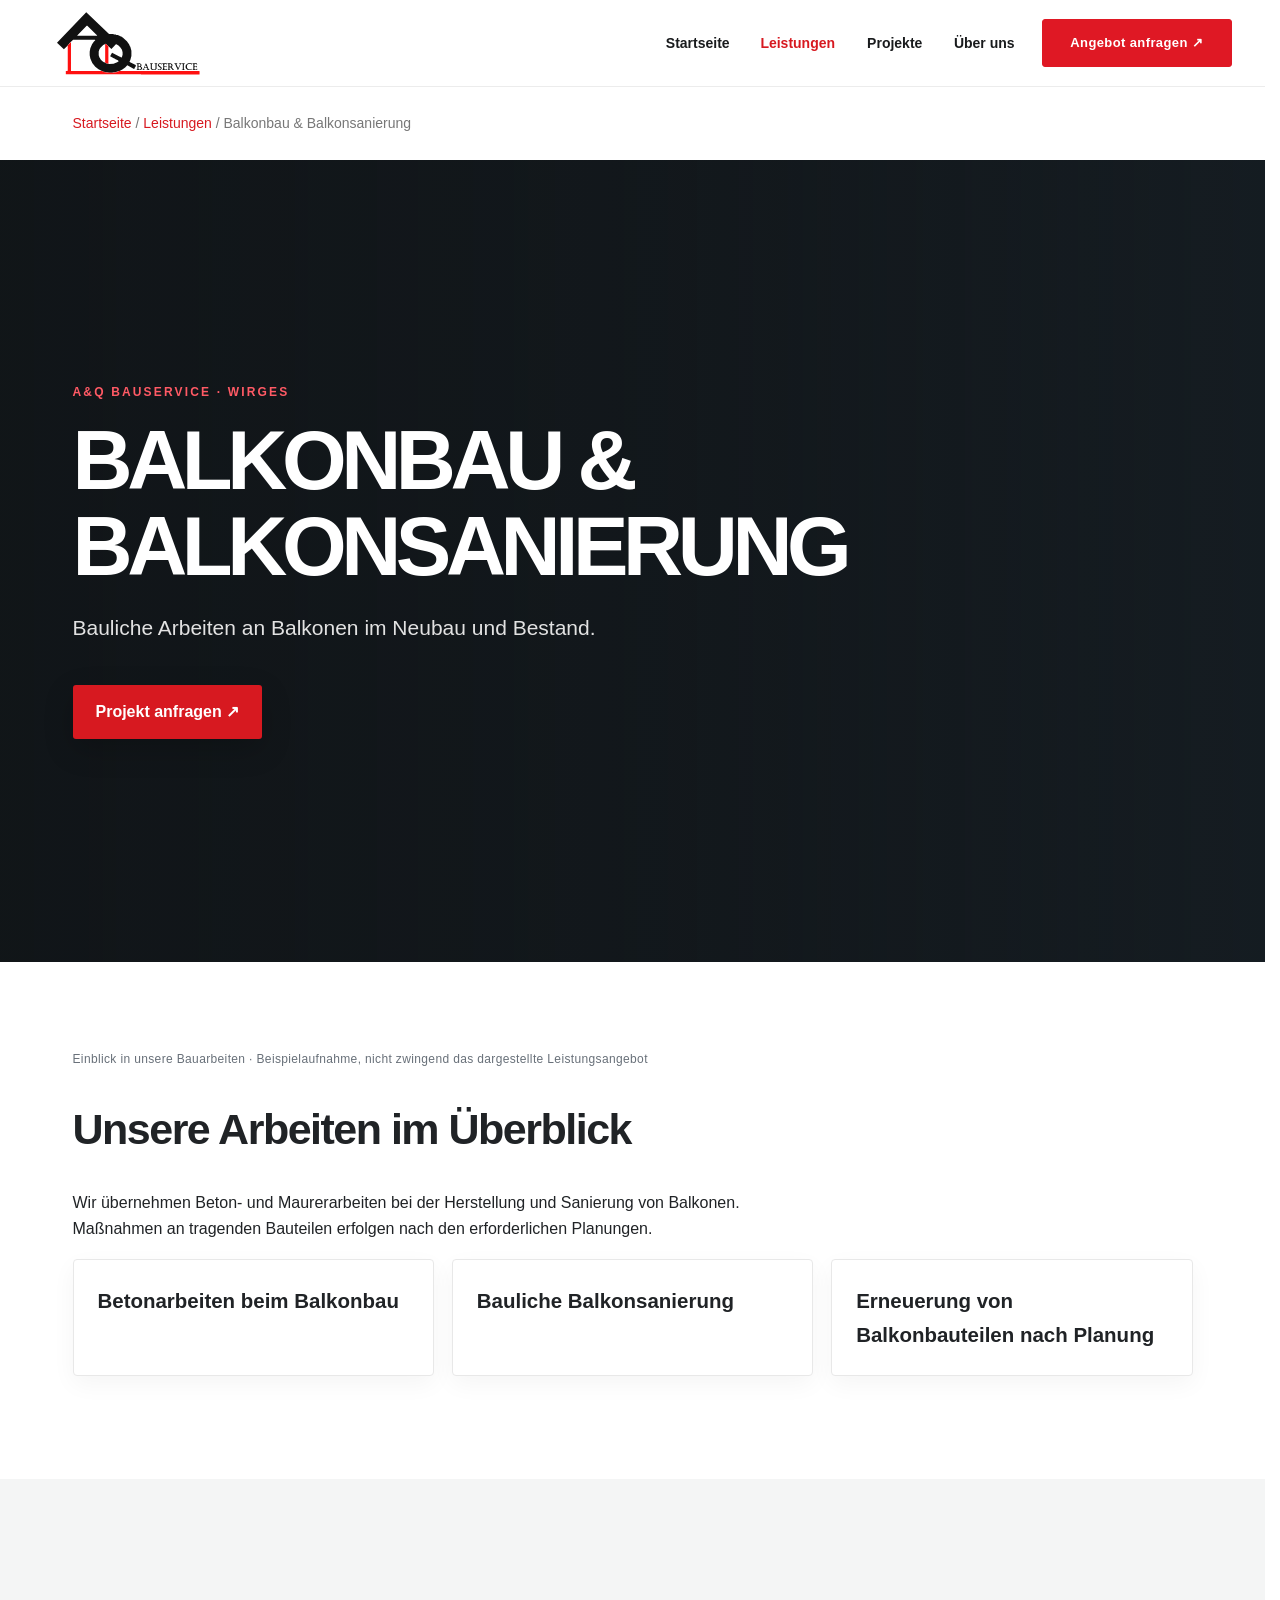
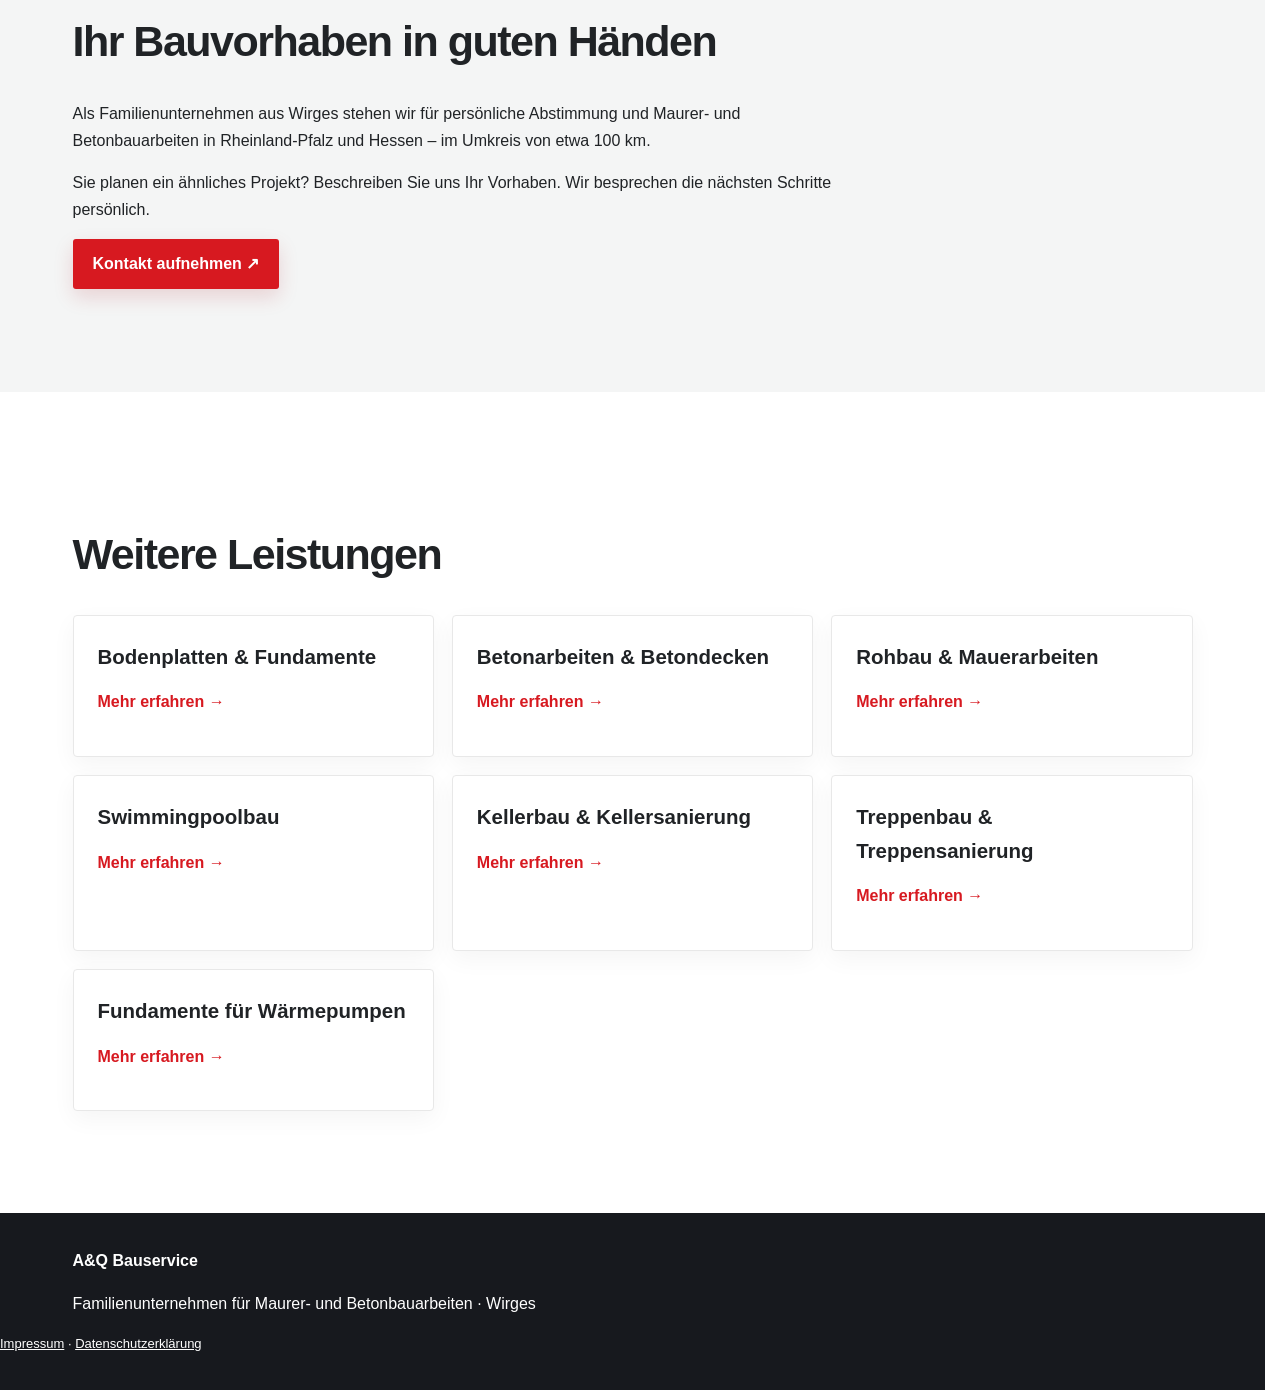
==== commit 659020d6: "Align navigation to viewport edges and make project cards responsive" ====
--- a/balkonbau-sanierung.html
+++ b/balkonbau-sanierung.html
@@ -1,4 +1,4 @@
-<!doctype html><html lang="de"><head><meta charset="utf-8"><meta name="viewport" content="width=device-width, initial-scale=1"><meta name="description" content="Balkonbau &amp; Balkonsanierung bei A&amp;Q Bauservice aus Wirges – Maurer- und Betonbau in Rheinland-Pfalz und Hessen."><title>Balkonbau &amp; Balkonsanierung | A&amp;Q Bauservice</title><style>:root{--red:#d71920;--dark:#191c1f}*{box-sizing:border-box}html{scroll-behavior:smooth}body{margin:0;font-family:Arial,Helvetica,sans-serif;color:#202326;line-height:1.65}a{text-decoration:none;color:inherit}.wrap{max-width:1120px;width:calc(100% - 40px);margin:auto}.top{background:white;position:sticky;top:0;z-index:10;border-bottom:1px solid #eee}.nav{display:flex;align-items:center;justify-content:space-between;gap:20px;min-height:82px}.logo{width:165px;max-height:68px;object-fit:contain}.navlinks{display:flex;gap:20px;align-items:center;flex-wrap:wrap;font-weight:700;font-size:14px}.navlinks a:hover{color:var(--red)}.cta{background:var(--red);color:#fff;padding:12px 20px;border-radius:4px;display:inline-block;font-weight:700}.hero{background:linear-gradient(125deg,#151719,#303338);color:white;padding:95px 0}.eyebrow{text-transform:uppercase;color:#ff6c73;letter-spacing:2px;font-weight:bold;font-size:12px}.hero h1{font-size:clamp(38px,5.5vw,70px);line-height:1.09;max-width:860px;margin:15px 0}.hero p{font-size:19px;color:#e2e2e2;max-width:740px}.section{padding:72px 0}.section.alt{background:#f6f6f4}h2{font-size:clamp(27px,3vw,39px);line-height:1.2}p{max-width:760px}.grid{display:grid;grid-template-columns:repeat(3,1fr);gap:18px}.tile{border:1px solid #e5e5e5;border-radius:6px;padding:24px;background:#fff}.tile strong{display:block;font-size:19px}.tile p{color:#5b6268}.tile a{color:var(--red);font-weight:bold}.foot{background:#17191b;color:white;padding:35px 0}.small{font-size:13px;color:#aaa}.crumb{font-size:14px;color:#777;margin:25px auto}.crumb a{color:var(--red)}@media(max-width:760px){.nav{align-items:flex-start;flex-direction:column;padding:14px 0}.navlinks{gap:13px}.hero{padding:65px 0}.grid{grid-template-columns:1fr}.section{padding:48px 0}}.aq-photo-hero{position:relative;overflow:hidden}.aq-photo-hero:before{content:"";position:absolute;inset:0;background:linear-gradient(90deg,#101417eb 0%,#101417bb 52%,#10141765 100%),url("https://unsplash.com/photos/_CCsW1NL3NE/download?force=true&w=1400") center 45%/cover no-repeat;z-index:0}.aq-photo-hero>.wrap{position:relative;z-index:1}.aq-photo-hero h1{max-width:820px}.aq-feature-photo{display:block;width:100%;max-height:460px;aspect-ratio:16/8;object-fit:cover;border-radius:5px;margin:0 auto 28px}.aq-photo-caption{font-size:12px;color:#69727a;margin:-15px 0 30px}.aq-rating-band{background:#1b2226;color:#fff;padding:48px 0}.aq-rating-band .wrap{display:flex;align-items:center;justify-content:space-between;gap:20px}.aq-rating-band strong{font-size:21px}.aq-rating-band p{margin:5px 0;color:#c7d1d4}.aq-rating-band a{background:#e02633;color:#fff;padding:13px 18px;border-radius:3px;font-weight:800;white-space:nowrap}.aq-tile-photo{display:block;width:calc(100% + 48px);height:165px;object-fit:cover;margin:-24px -24px 20px;border-radius:5px 5px 0 0;transition:transform .3s}.tile:hover .aq-tile-photo{filter:brightness(.92)}@media(max-width:760px){.aq-rating-band .wrap{display:block}.aq-rating-band a{display:inline-block;margin-top:15px}.aq-feature-photo{aspect-ratio:4/3}}
+<!doctype html><html lang="de"><head><link rel="icon" type="image/svg+xml" href="/favicon.svg"><meta charset="utf-8"><meta name="viewport" content="width=device-width, initial-scale=1"><meta name="description" content="Balkonbau und Balkonsanierung in Montabaur, Koblenz und im Westerwald. A&amp;Q Bauservice unterstützt Sie bei Beton- und Bauarbeiten an Ihrem Balkon."><title>Balkonbau &amp; Balkonsanierung im Westerwald | A&amp;Q Bauservice</title><style>:root{--red:#d71920;--dark:#191c1f}*{box-sizing:border-box}html{scroll-behavior:smooth}body{margin:0;font-family:Arial,Helvetica,sans-serif;color:#202326;line-height:1.65}a{text-decoration:none;color:inherit}.wrap{max-width:1120px;width:calc(100% - 40px);margin:auto}.top{background:white;position:sticky;top:0;z-index:10;border-bottom:1px solid #eee}.nav{display:flex;align-items:center;justify-content:space-between;gap:20px;min-height:82px}.logo{width:165px;max-height:68px;object-fit:contain}.navlinks{display:flex;gap:20px;align-items:center;flex-wrap:wrap;font-weight:700;font-size:14px}.navlinks a:hover{color:var(--red)}.cta{background:var(--red);color:#fff;padding:12px 20px;border-radius:4px;display:inline-block;font-weight:700}.hero{background:linear-gradient(125deg,#151719,#303338);color:white;padding:95px 0}.eyebrow{text-transform:uppercase;color:#ff6c73;letter-spacing:2px;font-weight:bold;font-size:12px}.hero h1{font-size:clamp(38px,5.5vw,70px);line-height:1.09;max-width:860px;margin:15px 0}.hero p{font-size:19px;color:#e2e2e2;max-width:740px}.section{padding:72px 0}.section.alt{background:#f6f6f4}h2{font-size:clamp(27px,3vw,39px);line-height:1.2}p{max-width:760px}.grid{display:grid;grid-template-columns:repeat(3,1fr);gap:18px}.tile{border:1px solid #e5e5e5;border-radius:6px;padding:24px;background:#fff}.tile strong{display:block;font-size:19px}.tile p{color:#5b6268}.tile a{color:var(--red);font-weight:bold}.foot{background:#17191b;color:white;padding:35px 0}.small{font-size:13px;color:#aaa}.crumb{font-size:14px;color:#777;margin:25px auto}.crumb a{color:var(--red)}@media(max-width:760px){.nav{align-items:flex-start;flex-direction:column;padding:14px 0}.navlinks{gap:13px}.hero{padding:65px 0}.grid{grid-template-columns:1fr}.section{padding:48px 0}}.aq-photo-hero{position:relative;overflow:hidden}.aq-photo-hero:before{content:"";position:absolute;inset:0;background:linear-gradient(90deg,#101417eb 0%,#101417bb 52%,#10141765 100%),url("https://unsplash.com/photos/_CCsW1NL3NE/download?force=true&w=1400") center 45%/cover no-repeat;z-index:0}.aq-photo-hero>.wrap{position:relative;z-index:1}.aq-photo-hero h1{max-width:820px}.aq-feature-photo{display:block;width:100%;max-height:460px;aspect-ratio:16/8;object-fit:cover;border-radius:5px;margin:0 auto 28px}.aq-photo-caption{font-size:12px;color:#69727a;margin:-15px 0 30px}.aq-rating-band{background:#1b2226;color:#fff;padding:48px 0}.aq-rating-band .wrap{display:flex;align-items:center;justify-content:space-between;gap:20px}.aq-rating-band strong{font-size:21px}.aq-rating-band p{margin:5px 0;color:#c7d1d4}.aq-rating-band a{background:#e02633;color:#fff;padding:13px 18px;border-radius:3px;font-weight:800;white-space:nowrap}.aq-tile-photo{display:block;width:calc(100% + 48px);height:165px;object-fit:cover;margin:-24px -24px 20px;border-radius:5px 5px 0 0;transition:transform .3s}.tile:hover .aq-tile-photo{filter:brightness(.92)}@media(max-width:760px){.aq-rating-band .wrap{display:block}.aq-rating-band a{display:inline-block;margin-top:15px}.aq-feature-photo{aspect-ratio:4/3}}
 /* Mobile usability pass – October 2026 */
 html{overflow-x:clip}body{max-width:100%;overflow-x:clip}img,video,svg{max-width:100%}img{height:auto}a,button,input,textarea,select{touch-action:manipulation}input,textarea,select{max-width:100%;min-width:0}a:focus-visible,button:focus-visible,input:focus-visible,textarea:focus-visible{outline:3px solid #e9283e;outline-offset:3px}
 @media(max-width:760px){body{overflow-wrap:break-word}h1,h2,h3{text-wrap:balance}button,a.btn{min-height:44px}input,textarea,select{font-size:16px!important}section{scroll-margin-top:75px}}
@@ -30,4 +30,8 @@
 
 /* Resilient service images: branded placeholder if remote photography fails */
 .aq-tile-photo,.aq-feature-photo,.aq-service-photo img{background:linear-gradient(135deg,#202a30 0%,#3b4449 60%,#b82732 100%);color:transparent}.aq-photo-hero{background-color:#182128!important}.aq-photo-hero:before{background-color:#182128!important}.aq-tile-photo[hidden],.aq-feature-photo[hidden],.aq-service-photo img[hidden]{display:none!important}.tile:has(>.aq-tile-photo[hidden]):before{content:"A&Q  /  BAUSERVICE";display:flex;align-items:center;justify-content:center;height:165px;margin:-24px -24px 20px;background:linear-gradient(135deg,#1d252b,#424b50);color:#fff;font-weight:800;letter-spacing:.16em;font-size:13px}.aq-service-photo:has(img[hidden]){background:linear-gradient(135deg,#1d252b,#424b50)!important}
-</style></head><body><header class="top"><nav class="container nav" aria-label="Hauptnavigation"><a class="logo" href="index.html" aria-label="A&Q Bauservice Startseite"><img src="aq-logo-transparent.svg?v=2" width="190" height="63" alt="A&Q Bauservice Logo"></a><button class="menu" id="menu" type="button" aria-controls="links" aria-label="Menü öffnen" aria-expanded="false">☰</button><div class="links" id="links"><a href="index.html">Startseite</a><a href="leistungen.html" aria-current="page" >Leistungen</a><a href="projekte.html">Projekte</a><a href="ueber-uns.html">Über uns</a><a href="kontakt.html" class="btn">Angebot anfragen ↗</a></div></nav></header><div class="wrap crumb"><a href="index.html">Startseite</a> / <a href="leistungen.html">Leistungen</a> / Balkonbau &amp; Balkonsanierung</div><main><section class="hero aq-photo-hero"><div class="wrap"><div class="eyebrow">A&Q Bauservice · Wirges</div><h1>Balkonbau &amp; Balkonsanierung</h1><p>Bauliche Arbeiten an Balkonen im Neubau und Bestand.</p><a class="cta" href="kontakt.html">Projekt anfragen ↗</a></div></section><section class="section"><div class="wrap"><img class="aq-feature-photo" loading="lazy" src="https://unsplash.com/photos/_CCsW1NL3NE/download?force=true&w=1400" alt="Betonfläche am Gebäude"><p class="aq-photo-caption">Einblick in unsere Bauarbeiten · Beispielaufnahme, nicht zwingend das dargestellte Leistungsangebot</p><h2>Unsere Arbeiten im Überblick</h2><p>Wir übernehmen Beton- und Maurerarbeiten bei der Herstellung und Sanierung von Balkonen. Maßnahmen an tragenden Bauteilen erfolgen nach den erforderlichen Planungen.</p><div class="grid"><div class="tile"><strong>Betonarbeiten beim Balkonbau</strong></div><div class="tile"><strong>Bauliche Balkonsanierung</strong></div><div class="tile"><strong>Erneuerung von Balkonbauteilen nach Planung</strong></div></div></div></section><section class="section alt"><div class="wrap"><h2>Ihr Bauvorhaben in guten Händen</h2><p>Als Familienunternehmen aus Wirges stehen wir für persönliche Abstimmung und Maurer- und Betonbauarbeiten in Rheinland-Pfalz und Hessen – im Umkreis von etwa 100 km.</p><p>Sie planen ein ähnliches Projekt? Beschreiben Sie uns Ihr Vorhaben. Wir besprechen die nächsten Schritte persönlich.</p><a class="cta" href="kontakt.html">Kontakt aufnehmen ↗</a></div></section><section class="section"><div class="wrap"><h2>Weitere Leistungen</h2><div class="grid"><div class="tile"><strong>Bodenplatten &amp; Fundamente</strong><p><a href="bodenplatten-fundamente.html">Mehr erfahren →</a></p></div><div class="tile"><strong>Betonarbeiten &amp; Betondecken</strong><p><a href="betonarbeiten-betondecken.html">Mehr erfahren →</a></p></div><div class="tile"><strong>Rohbau &amp; Mauerarbeiten</strong><p><a href="rohbau-mauerarbeiten.html">Mehr erfahren →</a></p></div><div class="tile"><strong>Swimmingpoolbau</strong><p><a href="swimmingpoolbau.html">Mehr erfahren →</a></p></div><div class="tile"><strong>Kellerbau &amp; Kellersanierung</strong><p><a href="kellerbau-kellersanierung.html">Mehr erfahren →</a></p></div><div class="tile"><strong>Treppenbau &amp; Treppensanierung</strong><p><a href="treppenbau-sanierung.html">Mehr erfahren →</a></p></div><div class="tile"><strong>Fundamente für Wärmepumpen</strong><p><a href="waermepumpenfundamente.html">Mehr erfahren →</a></p></div></div></div></section></main><footer class="foot"><div class="wrap"><b>A&Q Bauservice</b><p>Familienunternehmen für Maurer- und Betonbauarbeiten · Wirges</p></div><div style="margin-top:14px;font-size:13px"><a href="impressum.html" style="color:inherit;text-decoration:underline">Impressum</a> · <a href="datenschutz.html" style="color:inherit;text-decoration:underline">Datenschutzerklärung</a></div></footer><script>/* Shared mobile menu for all A&Q pages */(()=>{const menu=document.getElementById('menu'),links=document.getElementById('links');if(!menu||!links||menu.dataset.aqBound)return;menu.dataset.aqBound='1';menu.addEventListener('click',()=>{const open=links.classList.toggle('open');menu.setAttribute('aria-expanded',String(open));menu.textContent=open?'✕':'☰'});links.querySelectorAll('a').forEach(a=>a.addEventListener('click',()=>{links.classList.remove('open');menu.setAttribute('aria-expanded','false');menu.textContent='☰'}))})();</script><script>/* A&Q universal scroll progress */(()=>{if(document.getElementById('aq-scroll-progress'))return;const bar=document.createElement('div');bar.id='aq-scroll-progress';bar.setAttribute('aria-hidden','true');document.body.appendChild(bar);const header=document.querySelector('.top');let scheduled=false;function update(){const max=Math.max(0,document.documentElement.scrollHeight-window.innerHeight);const pct=max>0?Math.max(0,Math.min(100,window.scrollY/max*100)):100;bar.style.width=pct+'%';header?.classList.toggle('aq-scrolled',window.scrollY>16);scheduled=false}function queue(){if(!scheduled){scheduled=true;requestAnimationFrame(update)}}window.addEventListener('scroll',queue,{passive:true});window.addEventListener('resize',queue,{passive:true});window.addEventListener('load',queue,{once:true});update()})();</script><script>/* Hide failed remote illustration without affecting the logo. */document.querySelectorAll('img.aq-tile-photo,img.aq-feature-photo,.aq-service-photo img').forEach(img=>{function failed(){img.hidden=true;img.setAttribute('data-image-unavailable','true')}img.addEventListener('error',failed,{once:true});if(img.complete&&img.naturalWidth===0)failed()});</script></body></html>+</style><link rel="canonical" href="https://aq-bauservice.de/balkonbau-sanierung.html">
+<meta property="og:type" content="website">
+<meta property="og:site_name" content="A&amp;Q Bauservice">
+<meta property="og:url" content="https://aq-bauservice.de/balkonbau-sanierung.html">
+<link rel="stylesheet" href="responsive-layout.css?v=20261102-2"></head><body><header class="top"><nav class="container nav" aria-label="Hauptnavigation"><a class="logo" href="index.html" aria-label="A&Q Bauservice Startseite"><img src="aq-logo-transparent.svg?v=2" width="190" height="63" alt="A&Q Bauservice Logo"></a><button class="menu" id="menu" type="button" aria-controls="links" aria-label="Menü öffnen" aria-expanded="false">☰</button><div class="links" id="links"><a href="index.html">Startseite</a><a href="leistungen.html" aria-current="page" >Leistungen</a><a href="projekte.html">Projekte</a><a href="ueber-uns.html">Über uns</a><a href="kontakt.html" class="btn">Angebot anfragen ↗</a></div></nav></header><div class="wrap crumb"><a href="index.html">Startseite</a> / <a href="leistungen.html">Leistungen</a> / Balkonbau &amp; Balkonsanierung</div><main><section class="hero aq-photo-hero"><div class="wrap"><div class="eyebrow">A&Q Bauservice · Wirges</div><h1>Balkonbau &amp; Balkonsanierung</h1><p>Bauliche Arbeiten an Balkonen im Neubau und Bestand.</p><a class="cta" href="kontakt.html">Projekt anfragen ↗</a></div></section><section class="section"><div class="wrap"><img class="aq-feature-photo" loading="lazy" src="https://unsplash.com/photos/_CCsW1NL3NE/download?force=true&w=1400" alt="Betonfläche am Gebäude"><p class="aq-photo-caption">Einblick in unsere Bauarbeiten · Beispielaufnahme, nicht zwingend das dargestellte Leistungsangebot</p><h2>Unsere Arbeiten im Überblick</h2><p>Wir übernehmen Beton- und Maurerarbeiten bei der Herstellung und Sanierung von Balkonen. Maßnahmen an tragenden Bauteilen erfolgen nach den erforderlichen Planungen.</p><div class="grid"><div class="tile"><strong>Betonarbeiten beim Balkonbau</strong></div><div class="tile"><strong>Bauliche Balkonsanierung</strong></div><div class="tile"><strong>Erneuerung von Balkonbauteilen nach Planung</strong></div></div></div></section><section class="section alt"><div class="wrap"><h2>Ihr Bauvorhaben in guten Händen</h2><p>Als Familienunternehmen aus Wirges stehen wir für persönliche Abstimmung und Maurer- und Betonbauarbeiten in Rheinland-Pfalz und Hessen – im Umkreis von etwa 100 km.</p><p>Sie planen ein ähnliches Projekt? Beschreiben Sie uns Ihr Vorhaben. Wir besprechen die nächsten Schritte persönlich.</p><a class="cta" href="kontakt.html">Kontakt aufnehmen ↗</a></div></section><section class="section"><div class="wrap"><h2>Weitere Leistungen</h2><div class="grid"><div class="tile"><strong>Bodenplatten &amp; Fundamente</strong><p><a href="bodenplatten-fundamente.html">Mehr erfahren →</a></p></div><div class="tile"><strong>Betonarbeiten &amp; Betondecken</strong><p><a href="betonarbeiten-betondecken.html">Mehr erfahren →</a></p></div><div class="tile"><strong>Rohbau &amp; Mauerarbeiten</strong><p><a href="rohbau-mauerarbeiten.html">Mehr erfahren →</a></p></div><div class="tile"><strong>Swimmingpoolbau</strong><p><a href="swimmingpoolbau.html">Mehr erfahren →</a></p></div><div class="tile"><strong>Kellerbau &amp; Kellersanierung</strong><p><a href="kellerbau-kellersanierung.html">Mehr erfahren →</a></p></div><div class="tile"><strong>Treppenbau &amp; Treppensanierung</strong><p><a href="treppenbau-sanierung.html">Mehr erfahren →</a></p></div><div class="tile"><strong>Fundamente für Wärmepumpen</strong><p><a href="waermepumpenfundamente.html">Mehr erfahren →</a></p></div></div></div></section></main><footer class="foot"><div class="wrap"><b>A&Q Bauservice</b><p>Familienunternehmen für Maurer- und Betonbauarbeiten · Wirges</p></div><div style="margin-top:14px;font-size:13px"><a href="impressum.html" style="color:inherit;text-decoration:underline">Impressum</a> · <a href="datenschutz.html" style="color:inherit;text-decoration:underline">Datenschutzerklärung</a></div></footer><script>/* Shared mobile menu for all A&Q pages */(()=>{const menu=document.getElementById('menu'),links=document.getElementById('links');if(!menu||!links||menu.dataset.aqBound)return;menu.dataset.aqBound='1';menu.addEventListener('click',()=>{const open=links.classList.toggle('open');menu.setAttribute('aria-expanded',String(open));menu.textContent=open?'✕':'☰'});links.querySelectorAll('a').forEach(a=>a.addEventListener('click',()=>{links.classList.remove('open');menu.setAttribute('aria-expanded','false');menu.textContent='☰'}))})();</script><script>/* A&Q universal scroll progress */(()=>{if(document.getElementById('aq-scroll-progress'))return;const bar=document.createElement('div');bar.id='aq-scroll-progress';bar.setAttribute('aria-hidden','true');document.body.appendChild(bar);const header=document.querySelector('.top');let scheduled=false;function update(){const max=Math.max(0,document.documentElement.scrollHeight-window.innerHeight);const pct=max>0?Math.max(0,Math.min(100,window.scrollY/max*100)):100;bar.style.width=pct+'%';header?.classList.toggle('aq-scrolled',window.scrollY>16);scheduled=false}function queue(){if(!scheduled){scheduled=true;requestAnimationFrame(update)}}window.addEventListener('scroll',queue,{passive:true});window.addEventListener('resize',queue,{passive:true});window.addEventListener('load',queue,{once:true});update()})();</script><script>/* Hide failed remote illustration without affecting the logo. */document.querySelectorAll('img.aq-tile-photo,img.aq-feature-photo,.aq-service-photo img').forEach(img=>{function failed(){img.hidden=true;img.setAttribute('data-image-unavailable','true')}img.addEventListener('error',failed,{once:true});if(img.complete&&img.naturalWidth===0)failed()});</script></body></html>
--- a/responsive-layout.css
+++ b/responsive-layout.css
@@ -0,0 +1,26 @@
+/* Shared edge alignment across every page and viewport. */
+:root{--page-gutter:clamp(16px,2.6vw,48px)}
+.top .nav{width:calc(100% - var(--page-gutter)*2)!important;max-width:none!important;margin-inline:auto!important}
+.top .logo{margin-left:0!important;margin-right:auto!important;justify-content:flex-start!important;padding-left:0!important}
+.top .links{margin-left:auto!important}
+/* Reference composition with fluid cards and the original red branding. */
+.ref-section{padding:clamp(36px,3.2vw,64px) 0 clamp(48px,5vw,90px)!important;min-height:0!important}
+.ref-section .container{width:calc(100% - var(--page-gutter)*2)!important;max-width:none!important}
+.ref-heading{padding:0!important;margin-bottom:clamp(28px,3vw,48px)!important}
+.ref-heading h1{font-size:clamp(36px,3.7vw,68px)!important;line-height:1.1!important}
+.ref-heading .eyebrow{font-size:clamp(12px,1vw,15px)!important}
+.ref-lead{font-size:clamp(16px,1.35vw,22px)!important;max-width:820px}
+.ref-grid{grid-template-columns:repeat(3,minmax(0,1fr))!important;gap:clamp(16px,1.3vw,28px)!important}
+.ref-card{min-width:0;border-radius:16px!important}
+.ref-open{min-width:0}
+.ref-photo{aspect-ratio:1.43!important;flex:none;min-height:0}
+.ref-body{padding:clamp(20px,1.6vw,32px)!important;min-height:300px!important;width:100%;min-width:0}
+.ref-body h3{font-size:clamp(21px,1.65vw,32px)!important;line-height:1.2!important;overflow-wrap:break-word}
+.ref-body p{font-size:clamp(15px,1.05vw,19px)!important;line-height:1.55!important}
+.ref-tags{justify-content:flex-start;gap:12px 20px}
+.ref-tags span{font-size:clamp(12px,.85vw,15px)!important;white-space:normal}
+.ref-action{font-size:clamp(15px,1vw,18px)!important}
+.ref-disclaimer{max-width:1100px;font-size:12px;color:#b9c0c5;margin:24px 6px 0}
+@media(min-width:2200px){.ref-photo{aspect-ratio:1.65!important}.ref-body{min-height:320px!important}}
+@media(max-width:1000px){.ref-grid{grid-template-columns:repeat(2,minmax(0,1fr))!important}.ref-body{min-height:310px!important}.ref-body h3{font-size:24px!important}}
+@media(max-width:620px){.ref-grid{grid-template-columns:1fr!important}.ref-body{min-height:0!important;padding:22px!important}.ref-body h3{font-size:24px!important}.ref-photo{aspect-ratio:1.43!important}.ref-heading h1{font-size:clamp(32px,8vw,44px)!important}.ref-place{left:14px!important;top:14px!important}.ref-tags{margin-top:8px}}
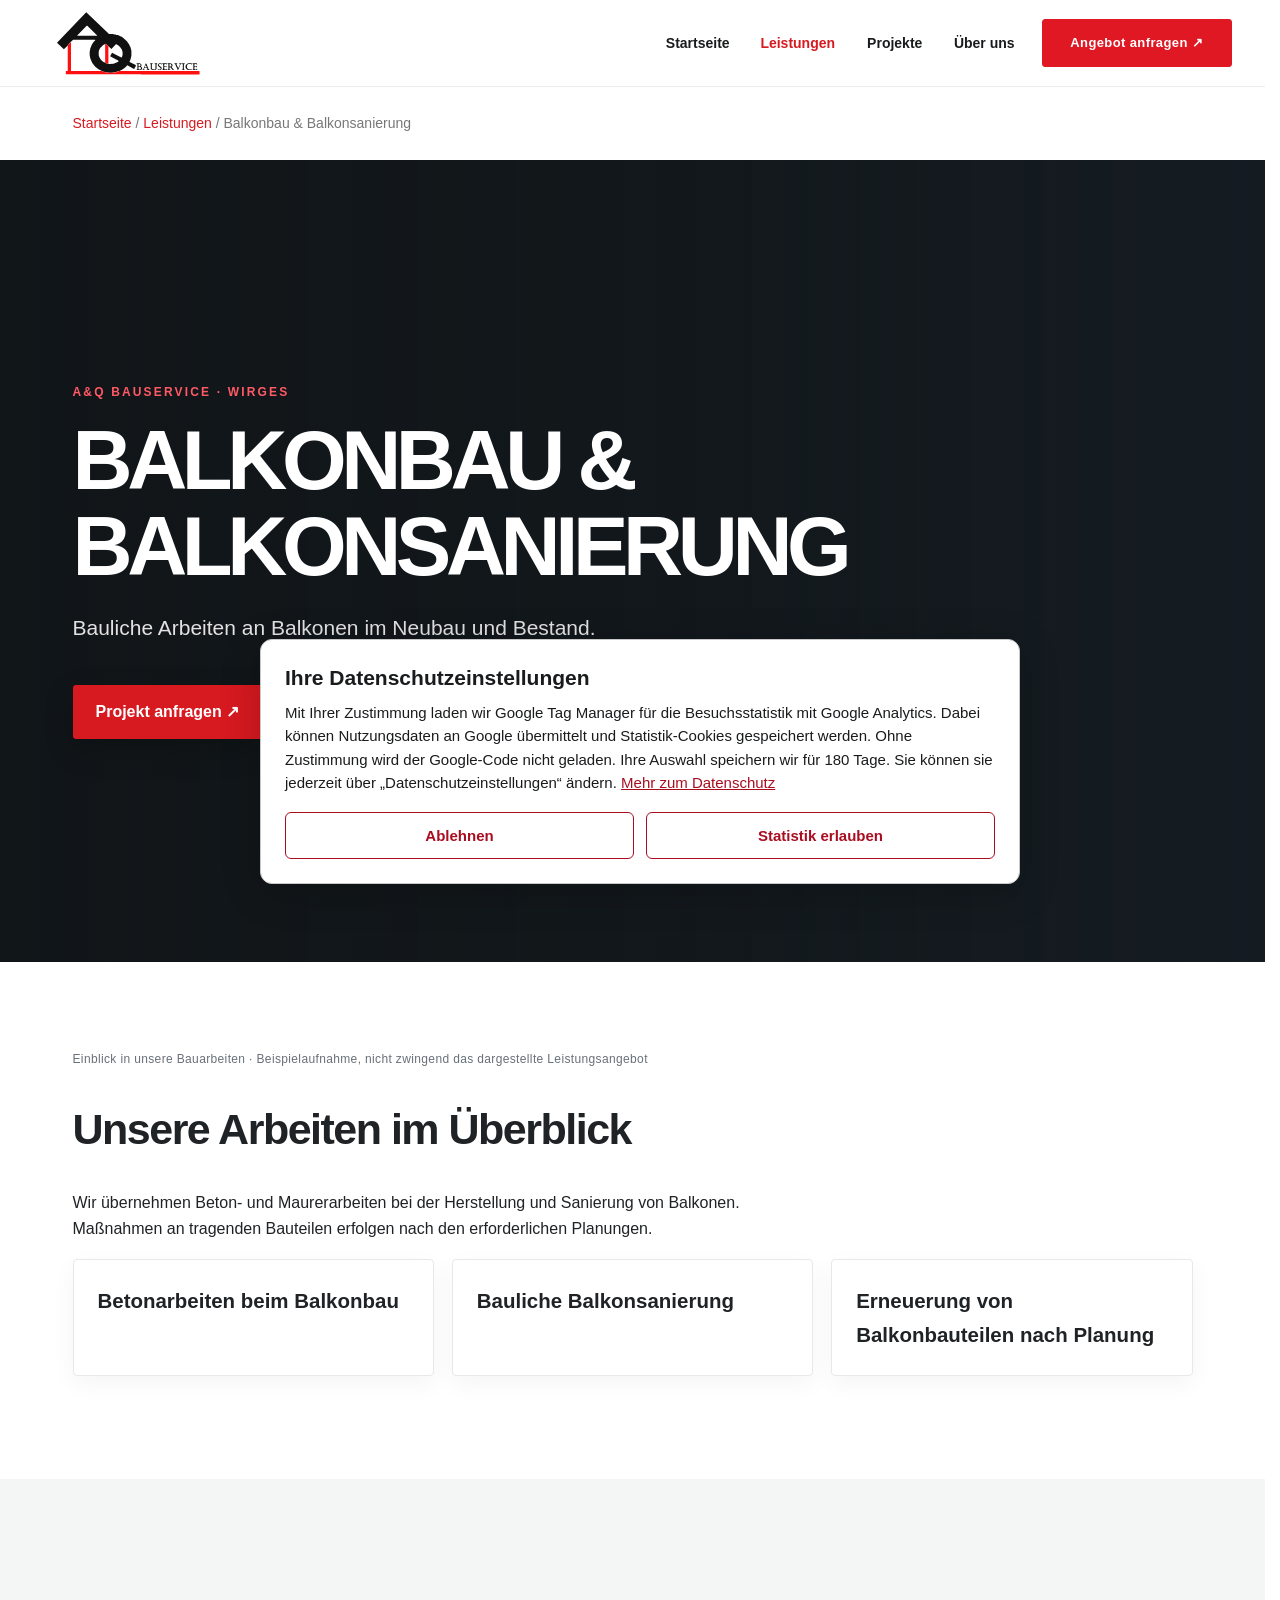
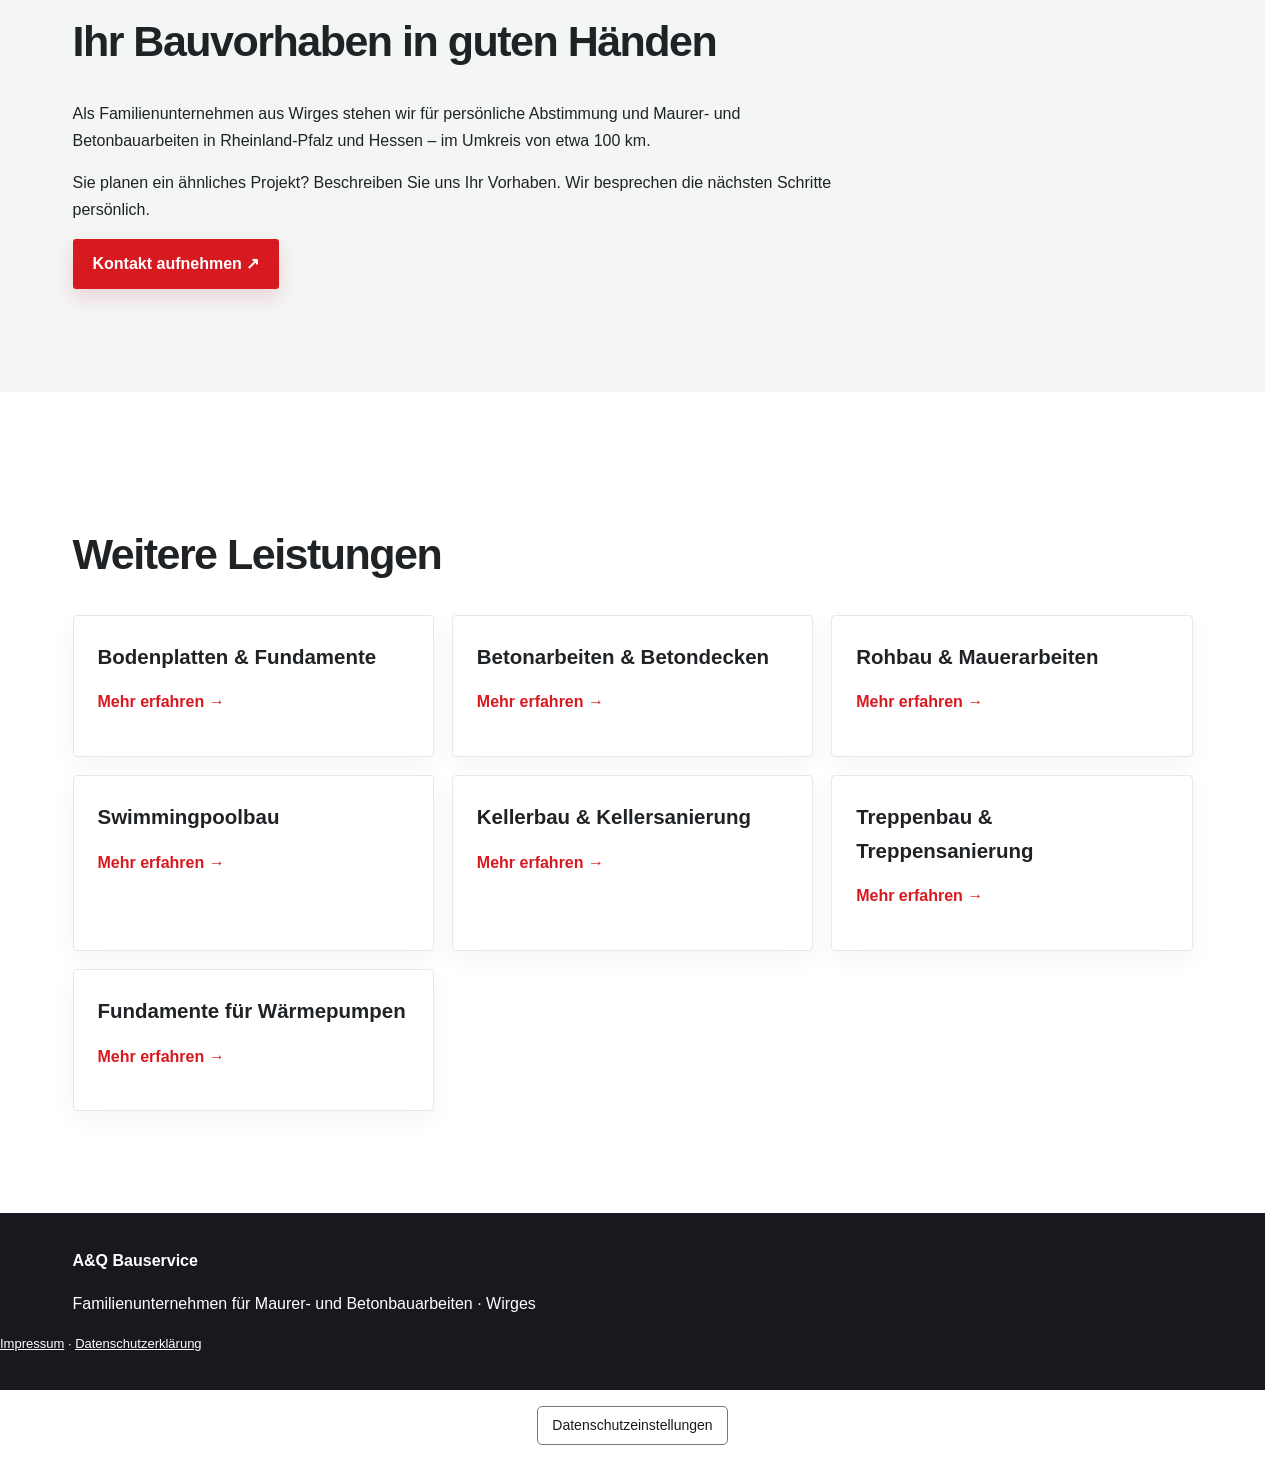
==== commit d0997f02: "Load Google container only after statistics consent with withdrawal controls" ====
--- a/balkonbau-sanierung.html
+++ b/balkonbau-sanierung.html
@@ -34,4 +34,4 @@
 <meta property="og:type" content="website">
 <meta property="og:site_name" content="A&amp;Q Bauservice">
 <meta property="og:url" content="https://aq-bauservice.de/balkonbau-sanierung.html">
-<link rel="stylesheet" href="responsive-layout.css?v=20261102-2"></head><body><header class="top"><nav class="container nav" aria-label="Hauptnavigation"><a class="logo" href="index.html" aria-label="A&Q Bauservice Startseite"><img src="aq-logo-transparent.svg?v=2" width="190" height="63" alt="A&Q Bauservice Logo"></a><button class="menu" id="menu" type="button" aria-controls="links" aria-label="Menü öffnen" aria-expanded="false">☰</button><div class="links" id="links"><a href="index.html">Startseite</a><a href="leistungen.html" aria-current="page" >Leistungen</a><a href="projekte.html">Projekte</a><a href="ueber-uns.html">Über uns</a><a href="kontakt.html" class="btn">Angebot anfragen ↗</a></div></nav></header><div class="wrap crumb"><a href="index.html">Startseite</a> / <a href="leistungen.html">Leistungen</a> / Balkonbau &amp; Balkonsanierung</div><main><section class="hero aq-photo-hero"><div class="wrap"><div class="eyebrow">A&Q Bauservice · Wirges</div><h1>Balkonbau &amp; Balkonsanierung</h1><p>Bauliche Arbeiten an Balkonen im Neubau und Bestand.</p><a class="cta" href="kontakt.html">Projekt anfragen ↗</a></div></section><section class="section"><div class="wrap"><img class="aq-feature-photo" loading="lazy" src="https://unsplash.com/photos/_CCsW1NL3NE/download?force=true&w=1400" alt="Betonfläche am Gebäude"><p class="aq-photo-caption">Einblick in unsere Bauarbeiten · Beispielaufnahme, nicht zwingend das dargestellte Leistungsangebot</p><h2>Unsere Arbeiten im Überblick</h2><p>Wir übernehmen Beton- und Maurerarbeiten bei der Herstellung und Sanierung von Balkonen. Maßnahmen an tragenden Bauteilen erfolgen nach den erforderlichen Planungen.</p><div class="grid"><div class="tile"><strong>Betonarbeiten beim Balkonbau</strong></div><div class="tile"><strong>Bauliche Balkonsanierung</strong></div><div class="tile"><strong>Erneuerung von Balkonbauteilen nach Planung</strong></div></div></div></section><section class="section alt"><div class="wrap"><h2>Ihr Bauvorhaben in guten Händen</h2><p>Als Familienunternehmen aus Wirges stehen wir für persönliche Abstimmung und Maurer- und Betonbauarbeiten in Rheinland-Pfalz und Hessen – im Umkreis von etwa 100 km.</p><p>Sie planen ein ähnliches Projekt? Beschreiben Sie uns Ihr Vorhaben. Wir besprechen die nächsten Schritte persönlich.</p><a class="cta" href="kontakt.html">Kontakt aufnehmen ↗</a></div></section><section class="section"><div class="wrap"><h2>Weitere Leistungen</h2><div class="grid"><div class="tile"><strong>Bodenplatten &amp; Fundamente</strong><p><a href="bodenplatten-fundamente.html">Mehr erfahren →</a></p></div><div class="tile"><strong>Betonarbeiten &amp; Betondecken</strong><p><a href="betonarbeiten-betondecken.html">Mehr erfahren →</a></p></div><div class="tile"><strong>Rohbau &amp; Mauerarbeiten</strong><p><a href="rohbau-mauerarbeiten.html">Mehr erfahren →</a></p></div><div class="tile"><strong>Swimmingpoolbau</strong><p><a href="swimmingpoolbau.html">Mehr erfahren →</a></p></div><div class="tile"><strong>Kellerbau &amp; Kellersanierung</strong><p><a href="kellerbau-kellersanierung.html">Mehr erfahren →</a></p></div><div class="tile"><strong>Treppenbau &amp; Treppensanierung</strong><p><a href="treppenbau-sanierung.html">Mehr erfahren →</a></p></div><div class="tile"><strong>Fundamente für Wärmepumpen</strong><p><a href="waermepumpenfundamente.html">Mehr erfahren →</a></p></div></div></div></section></main><footer class="foot"><div class="wrap"><b>A&Q Bauservice</b><p>Familienunternehmen für Maurer- und Betonbauarbeiten · Wirges</p></div><div style="margin-top:14px;font-size:13px"><a href="impressum.html" style="color:inherit;text-decoration:underline">Impressum</a> · <a href="datenschutz.html" style="color:inherit;text-decoration:underline">Datenschutzerklärung</a></div></footer><script>/* Shared mobile menu for all A&Q pages */(()=>{const menu=document.getElementById('menu'),links=document.getElementById('links');if(!menu||!links||menu.dataset.aqBound)return;menu.dataset.aqBound='1';menu.addEventListener('click',()=>{const open=links.classList.toggle('open');menu.setAttribute('aria-expanded',String(open));menu.textContent=open?'✕':'☰'});links.querySelectorAll('a').forEach(a=>a.addEventListener('click',()=>{links.classList.remove('open');menu.setAttribute('aria-expanded','false');menu.textContent='☰'}))})();</script><script>/* A&Q universal scroll progress */(()=>{if(document.getElementById('aq-scroll-progress'))return;const bar=document.createElement('div');bar.id='aq-scroll-progress';bar.setAttribute('aria-hidden','true');document.body.appendChild(bar);const header=document.querySelector('.top');let scheduled=false;function update(){const max=Math.max(0,document.documentElement.scrollHeight-window.innerHeight);const pct=max>0?Math.max(0,Math.min(100,window.scrollY/max*100)):100;bar.style.width=pct+'%';header?.classList.toggle('aq-scrolled',window.scrollY>16);scheduled=false}function queue(){if(!scheduled){scheduled=true;requestAnimationFrame(update)}}window.addEventListener('scroll',queue,{passive:true});window.addEventListener('resize',queue,{passive:true});window.addEventListener('load',queue,{once:true});update()})();</script><script>/* Hide failed remote illustration without affecting the logo. */document.querySelectorAll('img.aq-tile-photo,img.aq-feature-photo,.aq-service-photo img').forEach(img=>{function failed(){img.hidden=true;img.setAttribute('data-image-unavailable','true')}img.addEventListener('error',failed,{once:true});if(img.complete&&img.naturalWidth===0)failed()});</script></body></html>+<link rel="stylesheet" href="responsive-layout.css?v=20261102-2"><link rel="stylesheet" href="consent.css?v=20261111"><script defer src="consent.js?v=20261111"></script></head><body><header class="top"><nav class="container nav" aria-label="Hauptnavigation"><a class="logo" href="index.html" aria-label="A&Q Bauservice Startseite"><img src="aq-logo-transparent.svg?v=2" width="190" height="63" alt="A&Q Bauservice Logo"></a><button class="menu" id="menu" type="button" aria-controls="links" aria-label="Menü öffnen" aria-expanded="false">☰</button><div class="links" id="links"><a href="index.html">Startseite</a><a href="leistungen.html" aria-current="page" >Leistungen</a><a href="projekte.html">Projekte</a><a href="ueber-uns.html">Über uns</a><a href="kontakt.html" class="btn">Angebot anfragen ↗</a></div></nav></header><div class="wrap crumb"><a href="index.html">Startseite</a> / <a href="leistungen.html">Leistungen</a> / Balkonbau &amp; Balkonsanierung</div><main><section class="hero aq-photo-hero"><div class="wrap"><div class="eyebrow">A&Q Bauservice · Wirges</div><h1>Balkonbau &amp; Balkonsanierung</h1><p>Bauliche Arbeiten an Balkonen im Neubau und Bestand.</p><a class="cta" href="kontakt.html">Projekt anfragen ↗</a></div></section><section class="section"><div class="wrap"><img class="aq-feature-photo" loading="lazy" src="https://unsplash.com/photos/_CCsW1NL3NE/download?force=true&w=1400" alt="Betonfläche am Gebäude"><p class="aq-photo-caption">Einblick in unsere Bauarbeiten · Beispielaufnahme, nicht zwingend das dargestellte Leistungsangebot</p><h2>Unsere Arbeiten im Überblick</h2><p>Wir übernehmen Beton- und Maurerarbeiten bei der Herstellung und Sanierung von Balkonen. Maßnahmen an tragenden Bauteilen erfolgen nach den erforderlichen Planungen.</p><div class="grid"><div class="tile"><strong>Betonarbeiten beim Balkonbau</strong></div><div class="tile"><strong>Bauliche Balkonsanierung</strong></div><div class="tile"><strong>Erneuerung von Balkonbauteilen nach Planung</strong></div></div></div></section><section class="section alt"><div class="wrap"><h2>Ihr Bauvorhaben in guten Händen</h2><p>Als Familienunternehmen aus Wirges stehen wir für persönliche Abstimmung und Maurer- und Betonbauarbeiten in Rheinland-Pfalz und Hessen – im Umkreis von etwa 100 km.</p><p>Sie planen ein ähnliches Projekt? Beschreiben Sie uns Ihr Vorhaben. Wir besprechen die nächsten Schritte persönlich.</p><a class="cta" href="kontakt.html">Kontakt aufnehmen ↗</a></div></section><section class="section"><div class="wrap"><h2>Weitere Leistungen</h2><div class="grid"><div class="tile"><strong>Bodenplatten &amp; Fundamente</strong><p><a href="bodenplatten-fundamente.html">Mehr erfahren →</a></p></div><div class="tile"><strong>Betonarbeiten &amp; Betondecken</strong><p><a href="betonarbeiten-betondecken.html">Mehr erfahren →</a></p></div><div class="tile"><strong>Rohbau &amp; Mauerarbeiten</strong><p><a href="rohbau-mauerarbeiten.html">Mehr erfahren →</a></p></div><div class="tile"><strong>Swimmingpoolbau</strong><p><a href="swimmingpoolbau.html">Mehr erfahren →</a></p></div><div class="tile"><strong>Kellerbau &amp; Kellersanierung</strong><p><a href="kellerbau-kellersanierung.html">Mehr erfahren →</a></p></div><div class="tile"><strong>Treppenbau &amp; Treppensanierung</strong><p><a href="treppenbau-sanierung.html">Mehr erfahren →</a></p></div><div class="tile"><strong>Fundamente für Wärmepumpen</strong><p><a href="waermepumpenfundamente.html">Mehr erfahren →</a></p></div></div></div></section></main><footer class="foot"><div class="wrap"><b>A&Q Bauservice</b><p>Familienunternehmen für Maurer- und Betonbauarbeiten · Wirges</p></div><div style="margin-top:14px;font-size:13px"><a href="impressum.html" style="color:inherit;text-decoration:underline">Impressum</a> · <a href="datenschutz.html" style="color:inherit;text-decoration:underline">Datenschutzerklärung</a></div></footer><script>/* Shared mobile menu for all A&Q pages */(()=>{const menu=document.getElementById('menu'),links=document.getElementById('links');if(!menu||!links||menu.dataset.aqBound)return;menu.dataset.aqBound='1';menu.addEventListener('click',()=>{const open=links.classList.toggle('open');menu.setAttribute('aria-expanded',String(open));menu.textContent=open?'✕':'☰'});links.querySelectorAll('a').forEach(a=>a.addEventListener('click',()=>{links.classList.remove('open');menu.setAttribute('aria-expanded','false');menu.textContent='☰'}))})();</script><script>/* A&Q universal scroll progress */(()=>{if(document.getElementById('aq-scroll-progress'))return;const bar=document.createElement('div');bar.id='aq-scroll-progress';bar.setAttribute('aria-hidden','true');document.body.appendChild(bar);const header=document.querySelector('.top');let scheduled=false;function update(){const max=Math.max(0,document.documentElement.scrollHeight-window.innerHeight);const pct=max>0?Math.max(0,Math.min(100,window.scrollY/max*100)):100;bar.style.width=pct+'%';header?.classList.toggle('aq-scrolled',window.scrollY>16);scheduled=false}function queue(){if(!scheduled){scheduled=true;requestAnimationFrame(update)}}window.addEventListener('scroll',queue,{passive:true});window.addEventListener('resize',queue,{passive:true});window.addEventListener('load',queue,{once:true});update()})();</script><script>/* Hide failed remote illustration without affecting the logo. */document.querySelectorAll('img.aq-tile-photo,img.aq-feature-photo,.aq-service-photo img').forEach(img=>{function failed(){img.hidden=true;img.setAttribute('data-image-unavailable','true')}img.addEventListener('error',failed,{once:true});if(img.complete&&img.naturalWidth===0)failed()});</script></body></html>
--- a/consent.css
+++ b/consent.css
@@ -0,0 +1 @@
+.aq-consent{position:fixed;bottom:16px;left:16px;right:16px;max-width:760px;margin:auto;z-index:10000;padding:24px;background:#fff;color:#191b1d;border:1px solid #c8c8c8;border-radius:12px;box-shadow:0 8px 40px #0003;font:15px/1.55 Arial,Helvetica,sans-serif;max-height:calc(100dvh - 32px);overflow:auto;text-align:left}.aq-consent[hidden]{display:none}.aq-consent h2{font-size:21px;line-height:1.3;margin:0 0 10px;letter-spacing:normal}.aq-consent p{margin:0 0 18px}.aq-consent a{color:#a90d20;text-decoration:underline}.aq-consent-actions{display:flex;gap:12px;flex-wrap:wrap}.aq-consent-actions button{flex:1;min-width:150px;border:1px solid #a90d20;background:#fff;color:#a90d20;border-radius:6px;padding:12px 16px;font:700 15px/1.4 Arial,Helvetica,sans-serif;cursor:pointer}.aq-consent-actions button:hover{background:#fff0f1}.aq-consent-settings{display:block;margin:16px auto;padding:9px 14px;border:1px solid #777;border-radius:5px;background:#fff;color:#191b1d;font:14px/1.4 Arial,Helvetica,sans-serif;cursor:pointer}.aq-consent button:focus-visible,.aq-consent a:focus-visible,.aq-consent-settings:focus-visible{outline:3px solid #191b1d;outline-offset:3px}@media(max-width:480px){.aq-consent{padding:18px;bottom:8px;left:8px;right:8px}.aq-consent-actions{flex-direction:column}}
